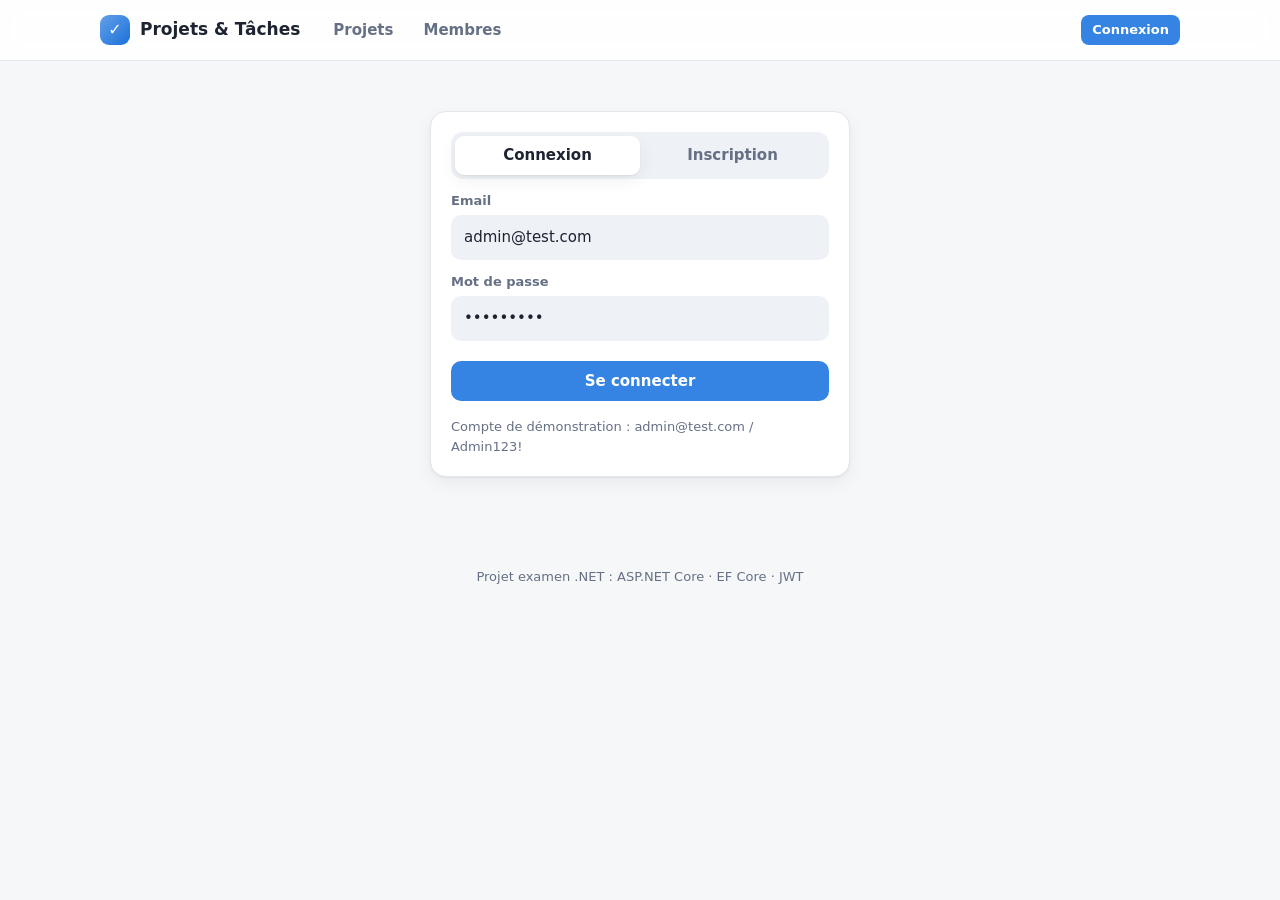
==== wwwroot/index.html @ f13c1e03 "Ajout du front (pages HTML, CSS, JS) et corrections" ====
<!doctype html>
<html lang="fr">
<head>
<meta charset="utf-8">
<meta name="viewport" content="width=device-width, initial-scale=1">
<title>Projets · Projets &amp; Tâches</title>
<link rel="stylesheet" href="css/style.css">
</head>
<body data-page="projets">
<header class="top"><div class="wrap">
  <a class="brand" href="index.html"><span class="logo">✓</span>Projets &amp; Tâches</a>
  <nav id="nav"></nav>
  <div class="user" id="user"></div>
</div></header>
<main class="wrap" id="app"></main>
<footer>Projet examen .NET : ASP.NET Core · EF Core · JWT</footer>
<script src="js/common.js"></script>
<script src="js/index.js"></script>
</body>
</html>
---- wwwroot/css/style.css ----
:root{
  --bg:#f6f7f9; --surface:#ffffff; --surface2:#eef1f5; --text:#1d2330; --muted:#667085;
  --line:#e3e7ee; --accent:#3584e4; --accent-ink:#ffffff; --ok:#2ea96b; --warn:#e5a50a; --bad:#d64545;
  --shadow:0 1px 2px rgba(16,24,40,.06),0 6px 18px rgba(16,24,40,.06);
}
@media (prefers-color-scheme: dark){
  :root{ --bg:#14171d; --surface:#1d222b; --surface2:#262c37; --text:#eef1f6; --muted:#9aa4b5;
    --line:#2d3441; --shadow:0 1px 2px rgba(0,0,0,.4),0 8px 24px rgba(0,0,0,.35); }
}
*{box-sizing:border-box}
body{margin:0;background:var(--bg);color:var(--text);font:15px/1.5 system-ui,-apple-system,"Segoe UI",Roboto,Ubuntu,Cantarell,sans-serif}
a{color:inherit;text-decoration:none}
button,input,select,textarea{font:inherit;color:inherit}
.wrap{max-width:1120px;margin:0 auto;padding:0 20px}

/* barre du haut */
header.top{position:sticky;top:0;z-index:20;background:color-mix(in srgb,var(--surface) 88%,transparent);backdrop-filter:blur(10px);border-bottom:1px solid var(--line)}
.top .wrap{display:flex;align-items:center;gap:20px;height:60px}
.brand{display:flex;align-items:center;gap:10px;font-weight:700;font-size:17px}
.logo{width:30px;height:30px;border-radius:9px;background:linear-gradient(135deg,#62a0ea,#1c71d8);display:grid;place-items:center;color:#fff;font-size:16px}
nav{display:flex;gap:4px;flex:1}
nav a{padding:7px 13px;border-radius:999px;color:var(--muted);font-weight:600}
nav a:hover{background:var(--surface2);color:var(--text)}
nav a.on{background:color-mix(in srgb,var(--accent) 14%,transparent);color:var(--accent)}
.user{display:flex;align-items:center;gap:10px;font-size:13px;color:var(--muted)}
.badge{padding:2px 9px;border-radius:999px;background:var(--surface2);font-weight:600;font-size:12px}
.badge.admin{background:color-mix(in srgb,var(--warn) 22%,transparent);color:var(--warn)}

/* boutons */
.btn{border:0;border-radius:10px;padding:9px 16px;font-weight:600;cursor:pointer;background:var(--surface2);transition:.15s}
.btn:hover{filter:brightness(.96)}
.btn.primary{background:var(--accent);color:var(--accent-ink)}
.btn.danger{background:color-mix(in srgb,var(--bad) 14%,transparent);color:var(--bad)}
.btn.small{padding:5px 11px;font-size:13px;border-radius:8px}
.btn:disabled{opacity:.5;cursor:default}

/* hero */
.hero{padding:44px 0 26px;text-align:center}
.hero h1{margin:0 0 8px;font-size:clamp(26px,4vw,38px);letter-spacing:-.02em}
.hero p{margin:0 auto 22px;color:var(--muted);max-width:560px}
.search{max-width:520px;margin:0 auto;display:flex;align-items:center;gap:10px;background:var(--surface);border:1px solid var(--line);border-radius:999px;padding:4px 6px 4px 18px;box-shadow:var(--shadow)}
.search input{flex:1;border:0;outline:0;background:transparent;padding:10px 0}

/* titres de section */
.sec{display:flex;align-items:center;justify-content:space-between;margin:30px 0 14px}
.sec h2{margin:0;font-size:20px}
.sec .actions{display:flex;gap:8px;align-items:center;flex-wrap:wrap}

/* grille de cartes */
.grid{display:grid;grid-template-columns:repeat(auto-fill,minmax(250px,1fr));gap:16px}
.card{background:var(--surface);border:1px solid var(--line);border-radius:16px;padding:18px;box-shadow:var(--shadow);display:flex;flex-direction:column;gap:12px;transition:transform .15s,border-color .15s}
a.card:hover,.card.click:hover{transform:translateY(-3px);border-color:color-mix(in srgb,var(--accent) 55%,var(--line))}
.card .head{display:flex;gap:14px;align-items:center}
.icon{width:56px;height:56px;border-radius:15px;display:grid;place-items:center;color:#fff;font-weight:700;font-size:20px;flex:none;text-shadow:0 1px 2px rgba(0,0,0,.25)}
.icon.big{width:92px;height:92px;border-radius:24px;font-size:34px}
.card h3{margin:0;font-size:16px;line-height:1.25}
.card .sub{color:var(--muted);font-size:13px}
.card .desc{color:var(--muted);font-size:14px;display:-webkit-box;-webkit-line-clamp:2;-webkit-box-orient:vertical;overflow:hidden;min-height:42px}
.meta{display:flex;justify-content:space-between;align-items:center;font-size:12px;color:var(--muted)}

/* progression */
.bar{height:7px;border-radius:99px;background:var(--surface2);overflow:hidden}
.bar>i{display:block;height:100%;background:linear-gradient(90deg,#62a0ea,var(--accent));border-radius:99px;width:0;transition:width .6s}
.bar.done>i{background:linear-gradient(90deg,#57e389,var(--ok))}

/* statuts */
.st{display:inline-block;padding:2px 10px;border-radius:999px;font-size:12px;font-weight:700}
.st.AFaire{background:color-mix(in srgb,var(--muted) 18%,transparent);color:var(--muted)}
.st.EnCours{background:color-mix(in srgb,var(--accent) 18%,transparent);color:var(--accent)}
.st.Terminee{background:color-mix(in srgb,var(--ok) 20%,transparent);color:var(--ok)}
.chips{display:flex;gap:8px;flex-wrap:wrap}
.chip{border:1px solid var(--line);background:var(--surface);padding:6px 14px;border-radius:999px;cursor:pointer;font-weight:600;color:var(--muted)}
.chip.on{background:var(--accent);border-color:var(--accent);color:#fff}

/* page détail */
.detail-head{display:flex;gap:24px;align-items:center;padding:34px 0 8px;flex-wrap:wrap}
.detail-head h1{margin:0 0 4px;font-size:30px;letter-spacing:-.02em}
.detail-head p{margin:0;color:var(--muted)}
.crumb{color:var(--muted);font-size:13px;margin-top:22px}
.crumb a:hover{color:var(--accent)}
.panel{background:var(--surface);border:1px solid var(--line);border-radius:16px;padding:20px;box-shadow:var(--shadow)}
.two{display:grid;grid-template-columns:2fr 1fr;gap:16px}
@media(max-width:800px){.two{grid-template-columns:1fr}nav a{padding:6px 9px}.user .mail{display:none}}
.row{display:flex;gap:10px;align-items:center;flex-wrap:wrap}
.com{padding:12px 0;border-bottom:1px solid var(--line)}
.com:last-child{border:0}
.com small{color:var(--muted)}

/* pagination */
.pager{display:flex;gap:10px;align-items:center;justify-content:center;margin:24px 0}

/* formulaires / modales */
label{display:block;font-size:13px;font-weight:600;color:var(--muted);margin:12px 0 5px}
input,select,textarea{width:100%;background:var(--surface2);border:1px solid transparent;border-radius:10px;padding:10px 12px;outline:0}
input:focus,select:focus,textarea:focus{border-color:var(--accent)}
.modal{position:fixed;inset:0;background:rgba(10,14,22,.5);display:grid;place-items:center;z-index:50;padding:16px}
.modal .box{background:var(--surface);border-radius:18px;padding:24px;width:min(440px,100%);box-shadow:0 20px 60px rgba(0,0,0,.35)}
.modal h3{margin:0 0 4px}
.modal .foot{display:flex;justify-content:flex-end;gap:8px;margin-top:20px}
.auth{max-width:420px;margin:50px auto}
.tabs{display:flex;background:var(--surface2);border-radius:12px;padding:4px;margin-bottom:6px}
.tabs button{flex:1;border:0;background:transparent;padding:8px;border-radius:9px;font-weight:600;cursor:pointer;color:var(--muted)}
.tabs button.on{background:var(--surface);color:var(--text);box-shadow:var(--shadow)}
.empty{text-align:center;color:var(--muted);padding:44px 10px}
.empty .big{font-size:42px}
.toast{position:fixed;bottom:22px;left:50%;transform:translateX(-50%);background:#1d2330;color:#fff;padding:11px 20px;border-radius:12px;z-index:90;box-shadow:0 8px 30px rgba(0,0,0,.35);max-width:90vw}
.toast.err{background:var(--bad)}
.skeleton{height:150px;border-radius:16px;background:linear-gradient(90deg,var(--surface2),var(--surface),var(--surface2));background-size:200% 100%;animation:sh 1.2s infinite}
@keyframes sh{to{background-position:-200% 0}}
footer{color:var(--muted);text-align:center;font-size:13px;padding:40px 0}
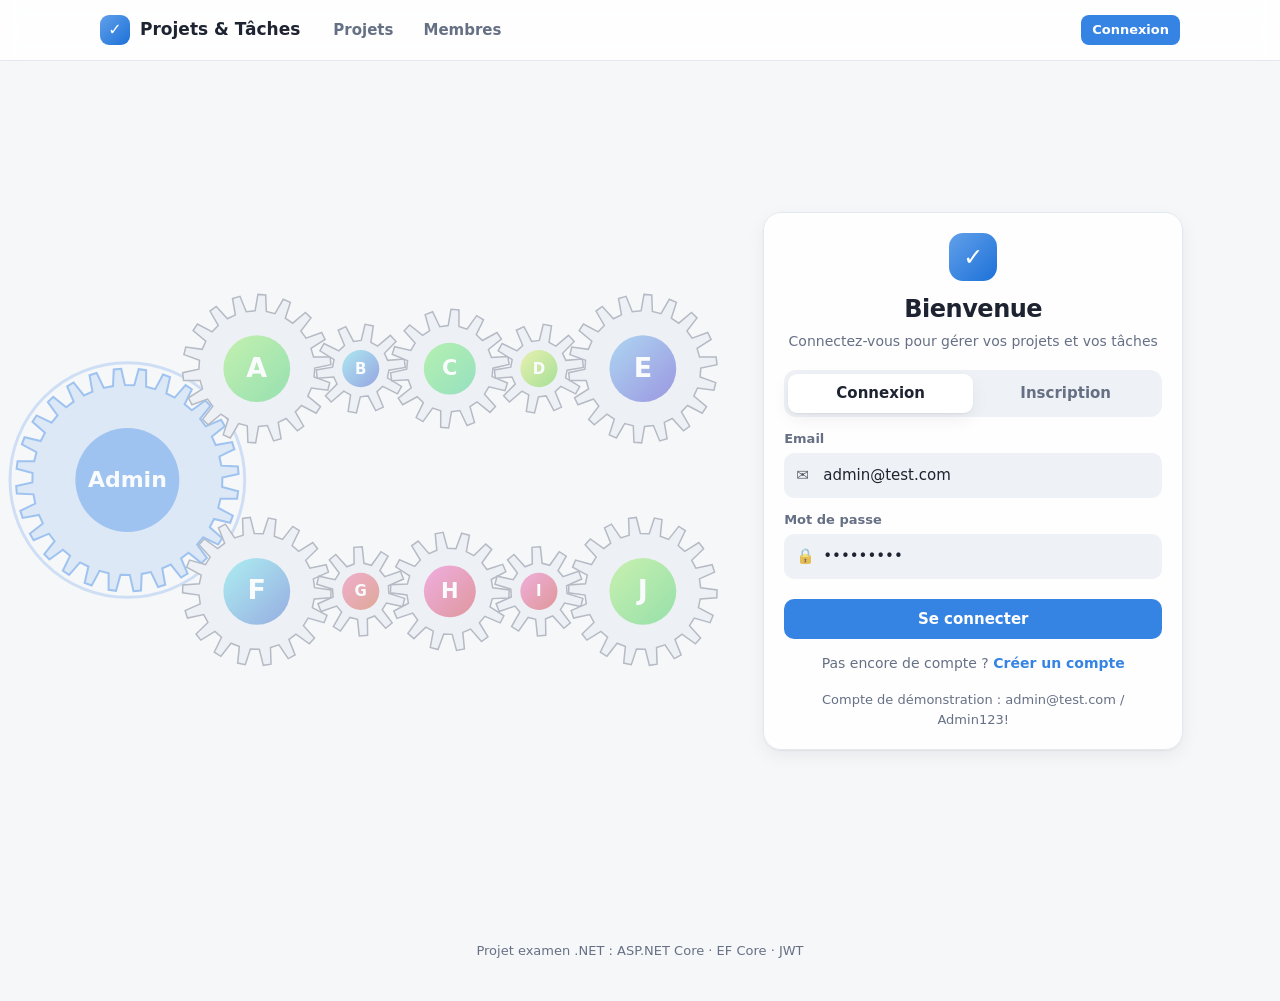
==== commit a5dec49e: "nettoyage index.html : indentation et commentaires Co-Authored-By: Claude Opus 5.5 <noreply@anthropi" ====
--- a/wwwroot/index.html
+++ b/wwwroot/index.html
@@ -1,20 +1,22 @@
 <!doctype html>
 <html lang="fr">
 <head>
-<meta charset="utf-8">
-<meta name="viewport" content="width=device-width, initial-scale=1">
-<title>Projets · Projets &amp; Tâches</title>
-<link rel="stylesheet" href="css/style.css">
+  <meta charset="utf-8">
+  <meta name="viewport" content="width=device-width, initial-scale=1">
+  <title>Projets · Projets &amp; Tâches</title>
+  <link rel="stylesheet" href="css/style.css">
 </head>
 <body data-page="projets">
-<header class="top"><div class="wrap">
-  <a class="brand" href="index.html"><span class="logo">✓</span>Projets &amp; Tâches</a>
-  <nav id="nav"></nav>
-  <div class="user" id="user"></div>
-</div></header>
-<main class="wrap" id="app"></main>
-<footer>Projet examen .NET : ASP.NET Core · EF Core · JWT</footer>
-<script src="js/common.js"></script>
-<script src="js/index.js"></script>
+  <header class="top">
+    <div class="wrap">
+      <a class="brand" href="index.html"><span class="logo">✓</span>Projets &amp; Tâches</a>
+      <nav id="nav"></nav>
+      <div class="user" id="user"></div>
+    </div>
+  </header>
+  <main class="wrap" id="app"></main>
+  <footer>Projet examen .NET : ASP.NET Core · EF Core · JWT</footer>
+  <script src="js/common.js"></script>
+  <script src="js/index.js"></script>
 </body>
 </html>
--- a/wwwroot/css/style.css
+++ b/wwwroot/css/style.css
@@ -1,110 +1,980 @@
-:root{
-  --bg:#f6f7f9; --surface:#ffffff; --surface2:#eef1f5; --text:#1d2330; --muted:#667085;
-  --line:#e3e7ee; --accent:#3584e4; --accent-ink:#ffffff; --ok:#2ea96b; --warn:#e5a50a; --bad:#d64545;
-  --shadow:0 1px 2px rgba(16,24,40,.06),0 6px 18px rgba(16,24,40,.06);
-}
-@media (prefers-color-scheme: dark){
-  :root{ --bg:#14171d; --surface:#1d222b; --surface2:#262c37; --text:#eef1f6; --muted:#9aa4b5;
-    --line:#2d3441; --shadow:0 1px 2px rgba(0,0,0,.4),0 8px 24px rgba(0,0,0,.35); }
-}
-*{box-sizing:border-box}
-body{margin:0;background:var(--bg);color:var(--text);font:15px/1.5 system-ui,-apple-system,"Segoe UI",Roboto,Ubuntu,Cantarell,sans-serif}
-a{color:inherit;text-decoration:none}
-button,input,select,textarea{font:inherit;color:inherit}
-.wrap{max-width:1120px;margin:0 auto;padding:0 20px}
-
-/* barre du haut */
-header.top{position:sticky;top:0;z-index:20;background:color-mix(in srgb,var(--surface) 88%,transparent);backdrop-filter:blur(10px);border-bottom:1px solid var(--line)}
-.top .wrap{display:flex;align-items:center;gap:20px;height:60px}
-.brand{display:flex;align-items:center;gap:10px;font-weight:700;font-size:17px}
-.logo{width:30px;height:30px;border-radius:9px;background:linear-gradient(135deg,#62a0ea,#1c71d8);display:grid;place-items:center;color:#fff;font-size:16px}
-nav{display:flex;gap:4px;flex:1}
-nav a{padding:7px 13px;border-radius:999px;color:var(--muted);font-weight:600}
-nav a:hover{background:var(--surface2);color:var(--text)}
-nav a.on{background:color-mix(in srgb,var(--accent) 14%,transparent);color:var(--accent)}
-.user{display:flex;align-items:center;gap:10px;font-size:13px;color:var(--muted)}
-.badge{padding:2px 9px;border-radius:999px;background:var(--surface2);font-weight:600;font-size:12px}
-.badge.admin{background:color-mix(in srgb,var(--warn) 22%,transparent);color:var(--warn)}
-
-/* boutons */
-.btn{border:0;border-radius:10px;padding:9px 16px;font-weight:600;cursor:pointer;background:var(--surface2);transition:.15s}
-.btn:hover{filter:brightness(.96)}
-.btn.primary{background:var(--accent);color:var(--accent-ink)}
-.btn.danger{background:color-mix(in srgb,var(--bad) 14%,transparent);color:var(--bad)}
-.btn.small{padding:5px 11px;font-size:13px;border-radius:8px}
-.btn:disabled{opacity:.5;cursor:default}
-
-/* hero */
-.hero{padding:44px 0 26px;text-align:center}
-.hero h1{margin:0 0 8px;font-size:clamp(26px,4vw,38px);letter-spacing:-.02em}
-.hero p{margin:0 auto 22px;color:var(--muted);max-width:560px}
-.search{max-width:520px;margin:0 auto;display:flex;align-items:center;gap:10px;background:var(--surface);border:1px solid var(--line);border-radius:999px;padding:4px 6px 4px 18px;box-shadow:var(--shadow)}
-.search input{flex:1;border:0;outline:0;background:transparent;padding:10px 0}
-
-/* titres de section */
-.sec{display:flex;align-items:center;justify-content:space-between;margin:30px 0 14px}
-.sec h2{margin:0;font-size:20px}
-.sec .actions{display:flex;gap:8px;align-items:center;flex-wrap:wrap}
-
-/* grille de cartes */
-.grid{display:grid;grid-template-columns:repeat(auto-fill,minmax(250px,1fr));gap:16px}
-.card{background:var(--surface);border:1px solid var(--line);border-radius:16px;padding:18px;box-shadow:var(--shadow);display:flex;flex-direction:column;gap:12px;transition:transform .15s,border-color .15s}
-a.card:hover,.card.click:hover{transform:translateY(-3px);border-color:color-mix(in srgb,var(--accent) 55%,var(--line))}
-.card .head{display:flex;gap:14px;align-items:center}
-.icon{width:56px;height:56px;border-radius:15px;display:grid;place-items:center;color:#fff;font-weight:700;font-size:20px;flex:none;text-shadow:0 1px 2px rgba(0,0,0,.25)}
-.icon.big{width:92px;height:92px;border-radius:24px;font-size:34px}
-.card h3{margin:0;font-size:16px;line-height:1.25}
-.card .sub{color:var(--muted);font-size:13px}
-.card .desc{color:var(--muted);font-size:14px;display:-webkit-box;-webkit-line-clamp:2;-webkit-box-orient:vertical;overflow:hidden;min-height:42px}
-.meta{display:flex;justify-content:space-between;align-items:center;font-size:12px;color:var(--muted)}
-
-/* progression */
-.bar{height:7px;border-radius:99px;background:var(--surface2);overflow:hidden}
-.bar>i{display:block;height:100%;background:linear-gradient(90deg,#62a0ea,var(--accent));border-radius:99px;width:0;transition:width .6s}
-.bar.done>i{background:linear-gradient(90deg,#57e389,var(--ok))}
-
-/* statuts */
-.st{display:inline-block;padding:2px 10px;border-radius:999px;font-size:12px;font-weight:700}
-.st.AFaire{background:color-mix(in srgb,var(--muted) 18%,transparent);color:var(--muted)}
-.st.EnCours{background:color-mix(in srgb,var(--accent) 18%,transparent);color:var(--accent)}
-.st.Terminee{background:color-mix(in srgb,var(--ok) 20%,transparent);color:var(--ok)}
-.chips{display:flex;gap:8px;flex-wrap:wrap}
-.chip{border:1px solid var(--line);background:var(--surface);padding:6px 14px;border-radius:999px;cursor:pointer;font-weight:600;color:var(--muted)}
-.chip.on{background:var(--accent);border-color:var(--accent);color:#fff}
-
-/* page détail */
-.detail-head{display:flex;gap:24px;align-items:center;padding:34px 0 8px;flex-wrap:wrap}
-.detail-head h1{margin:0 0 4px;font-size:30px;letter-spacing:-.02em}
-.detail-head p{margin:0;color:var(--muted)}
-.crumb{color:var(--muted);font-size:13px;margin-top:22px}
-.crumb a:hover{color:var(--accent)}
-.panel{background:var(--surface);border:1px solid var(--line);border-radius:16px;padding:20px;box-shadow:var(--shadow)}
-.two{display:grid;grid-template-columns:2fr 1fr;gap:16px}
-@media(max-width:800px){.two{grid-template-columns:1fr}nav a{padding:6px 9px}.user .mail{display:none}}
-.row{display:flex;gap:10px;align-items:center;flex-wrap:wrap}
-.com{padding:12px 0;border-bottom:1px solid var(--line)}
-.com:last-child{border:0}
-.com small{color:var(--muted)}
-
-/* pagination */
-.pager{display:flex;gap:10px;align-items:center;justify-content:center;margin:24px 0}
-
-/* formulaires / modales */
-label{display:block;font-size:13px;font-weight:600;color:var(--muted);margin:12px 0 5px}
-input,select,textarea{width:100%;background:var(--surface2);border:1px solid transparent;border-radius:10px;padding:10px 12px;outline:0}
-input:focus,select:focus,textarea:focus{border-color:var(--accent)}
-.modal{position:fixed;inset:0;background:rgba(10,14,22,.5);display:grid;place-items:center;z-index:50;padding:16px}
-.modal .box{background:var(--surface);border-radius:18px;padding:24px;width:min(440px,100%);box-shadow:0 20px 60px rgba(0,0,0,.35)}
-.modal h3{margin:0 0 4px}
-.modal .foot{display:flex;justify-content:flex-end;gap:8px;margin-top:20px}
-.auth{max-width:420px;margin:50px auto}
-.tabs{display:flex;background:var(--surface2);border-radius:12px;padding:4px;margin-bottom:6px}
-.tabs button{flex:1;border:0;background:transparent;padding:8px;border-radius:9px;font-weight:600;cursor:pointer;color:var(--muted)}
-.tabs button.on{background:var(--surface);color:var(--text);box-shadow:var(--shadow)}
-.empty{text-align:center;color:var(--muted);padding:44px 10px}
-.empty .big{font-size:42px}
-.toast{position:fixed;bottom:22px;left:50%;transform:translateX(-50%);background:#1d2330;color:#fff;padding:11px 20px;border-radius:12px;z-index:90;box-shadow:0 8px 30px rgba(0,0,0,.35);max-width:90vw}
-.toast.err{background:var(--bad)}
-.skeleton{height:150px;border-radius:16px;background:linear-gradient(90deg,var(--surface2),var(--surface),var(--surface2));background-size:200% 100%;animation:sh 1.2s infinite}
-@keyframes sh{to{background-position:-200% 0}}
-footer{color:var(--muted);text-align:center;font-size:13px;padding:40px 0}
+/* ##################################################################
+   style.css : feuille de style unique de toutes les pages
+   L'ordre des règles compte (les dernières l'emportent à égalité) :
+   les règles sont regroupées par sections sans avoir été déplacées.
+   ################################################################## */
+
+/* ==================================================================
+   Variables du thème (couleurs, ombre) : mode clair puis mode sombre
+   ================================================================== */
+:root {
+  --bg: #f6f7f9;
+  --surface: #ffffff;
+  --surface2: #eef1f5;
+  --text: #1d2330;
+  --muted: #667085;
+  --line: #e3e7ee;
+  --accent: #3584e4;
+  --accent-ink: #ffffff;
+  --ok: #2ea96b;
+  --warn: #e5a50a;
+  --bad: #d64545;
+  --shadow: 0 1px 2px rgba(16,24,40,.06),0 6px 18px rgba(16,24,40,.06);
+}
+@media (prefers-color-scheme: dark) {
+  :root {
+    --bg: #14171d;
+    --surface: #1d222b;
+    --surface2: #262c37;
+    --text: #eef1f6;
+    --muted: #9aa4b5;
+    --line: #2d3441;
+    --shadow: 0 1px 2px rgba(0,0,0,.4),0 8px 24px rgba(0,0,0,.35);
+  }
+}
+
+/* ==================================================================
+   Base : remise à zéro et typographie
+   ================================================================== */
+* {
+  box-sizing: border-box;
+}
+body {
+  margin: 0;
+  background: var(--bg);
+  color: var(--text);
+  font: 15px/1.5 system-ui,-apple-system,"Segoe UI",Roboto,Ubuntu,Cantarell,sans-serif;
+}
+a {
+  color: inherit;
+  text-decoration: none;
+}
+button,
+input,
+select,
+textarea {
+  font: inherit;
+  color: inherit;
+}
+.wrap {
+  max-width: 1120px;
+  margin: 0 auto;
+  padding: 0 20px;
+}
+
+/* ==================================================================
+   Barre du haut (logo, menu, utilisateur)
+   ================================================================== */
+header.top {
+  position: sticky;
+  top: 0;
+  z-index: 20;
+  background: color-mix(in srgb,var(--surface) 88%,transparent);
+  backdrop-filter: blur(10px);
+  border-bottom: 1px solid var(--line);
+}
+.top .wrap {
+  display: flex;
+  align-items: center;
+  gap: 20px;
+  height: 60px;
+}
+.brand {
+  display: flex;
+  align-items: center;
+  gap: 10px;
+  font-weight: 700;
+  font-size: 17px;
+}
+.logo {
+  width: 30px;
+  height: 30px;
+  border-radius: 9px;
+  background: linear-gradient(135deg,#62a0ea,#1c71d8);
+  display: grid;
+  place-items: center;
+  color: #fff;
+  font-size: 16px;
+}
+nav {
+  display: flex;
+  gap: 4px;
+  flex: 1;
+}
+nav a {
+  padding: 7px 13px;
+  border-radius: 999px;
+  color: var(--muted);
+  font-weight: 600;
+}
+nav a:hover {
+  background: var(--surface2);
+  color: var(--text);
+}
+nav a.on {
+  background: color-mix(in srgb,var(--accent) 14%,transparent);
+  color: var(--accent);
+}
+.user {
+  display: flex;
+  align-items: center;
+  gap: 10px;
+  font-size: 13px;
+  color: var(--muted);
+}
+.badge {
+  padding: 2px 9px;
+  border-radius: 999px;
+  background: var(--surface2);
+  font-weight: 600;
+  font-size: 12px;
+}
+.badge.admin {
+  background: color-mix(in srgb,var(--warn) 22%,transparent);
+  color: var(--warn);
+}
+
+/* ==================================================================
+   Boutons
+   ================================================================== */
+.btn {
+  border: 0;
+  border-radius: 10px;
+  padding: 9px 16px;
+  font-weight: 600;
+  cursor: pointer;
+  background: var(--surface2);
+  transition: .15s;
+}
+.btn:hover {
+  filter: brightness(.96);
+}
+.btn.primary {
+  background: var(--accent);
+  color: var(--accent-ink);
+}
+.btn.danger {
+  background: color-mix(in srgb,var(--bad) 14%,transparent);
+  color: var(--bad);
+}
+.btn.small {
+  padding: 5px 11px;
+  font-size: 13px;
+  border-radius: 8px;
+}
+.btn:disabled {
+  opacity: .5;
+  cursor: default;
+}
+
+/* ==================================================================
+   Bandeau d'accueil (hero) et barre de recherche
+   ================================================================== */
+.hero {
+  padding: 44px 0 26px;
+  text-align: center;
+}
+.hero h1 {
+  margin: 0 0 8px;
+  font-size: clamp(26px,4vw,38px);
+  letter-spacing: -.02em;
+}
+.hero p {
+  margin: 0 auto 22px;
+  color: var(--muted);
+  max-width: 560px;
+}
+.search {
+  max-width: 520px;
+  margin: 0 auto;
+  display: flex;
+  align-items: center;
+  gap: 10px;
+  background: var(--surface);
+  border: 1px solid var(--line);
+  border-radius: 999px;
+  padding: 4px 6px 4px 18px;
+  box-shadow: var(--shadow);
+}
+.search input {
+  flex: 1;
+  border: 0;
+  outline: 0;
+  background: transparent;
+  padding: 10px 0;
+}
+
+/* ==================================================================
+   Titres de section
+   ================================================================== */
+.sec {
+  display: flex;
+  align-items: center;
+  justify-content: space-between;
+  margin: 30px 0 14px;
+}
+.sec h2 {
+  margin: 0;
+  font-size: 20px;
+}
+.sec .actions {
+  display: flex;
+  gap: 8px;
+  align-items: center;
+  flex-wrap: wrap;
+}
+
+/* ==================================================================
+   Grille de cartes et icônes
+   ================================================================== */
+.grid {
+  display: grid;
+  grid-template-columns: repeat(auto-fill,minmax(250px,1fr));
+  gap: 16px;
+}
+.card {
+  background: var(--surface);
+  border: 1px solid var(--line);
+  border-radius: 16px;
+  padding: 18px;
+  box-shadow: var(--shadow);
+  display: flex;
+  flex-direction: column;
+  gap: 12px;
+  transition: transform .15s,border-color .15s;
+}
+a.card:hover,
+.card.click:hover {
+  transform: translateY(-3px);
+  border-color: color-mix(in srgb,var(--accent) 55%,var(--line));
+}
+.card .head {
+  display: flex;
+  gap: 14px;
+  align-items: center;
+}
+.icon {
+  width: 56px;
+  height: 56px;
+  border-radius: 15px;
+  display: grid;
+  place-items: center;
+  color: #fff;
+  font-weight: 700;
+  font-size: 20px;
+  flex: none;
+  text-shadow: 0 1px 2px rgba(0,0,0,.25);
+}
+.icon.big {
+  width: 92px;
+  height: 92px;
+  border-radius: 24px;
+  font-size: 34px;
+}
+.card h3 {
+  margin: 0;
+  font-size: 16px;
+  line-height: 1.25;
+}
+.card .sub {
+  color: var(--muted);
+  font-size: 13px;
+}
+.card .desc {
+  color: var(--muted);
+  font-size: 14px;
+  display: -webkit-box;
+  -webkit-line-clamp: 2;
+  line-clamp: 2;
+  -webkit-box-orient: vertical;
+  overflow: hidden;
+  min-height: 42px;
+}
+.meta {
+  display: flex;
+  justify-content: space-between;
+  align-items: center;
+  font-size: 12px;
+  color: var(--muted);
+}
+
+/* ==================================================================
+   Barre d'avancement
+   ================================================================== */
+.bar {
+  height: 7px;
+  border-radius: 99px;
+  background: var(--surface2);
+  overflow: hidden;
+}
+.bar > i {
+  display: block;
+  height: 100%;
+  background: linear-gradient(90deg,#62a0ea,var(--accent));
+  border-radius: 99px;
+  width: 0;
+  transition: width .6s;
+}
+.bar.done > i {
+  background: linear-gradient(90deg,#57e389,var(--ok));
+}
+
+/* ==================================================================
+   Badges de statut et filtres (chips)
+   ================================================================== */
+.st {
+  display: inline-block;
+  padding: 2px 10px;
+  border-radius: 999px;
+  font-size: 12px;
+  font-weight: 700;
+}
+.st.AFaire {
+  background: color-mix(in srgb,var(--muted) 18%,transparent);
+  color: var(--muted);
+}
+.st.EnCours {
+  background: color-mix(in srgb,var(--accent) 18%,transparent);
+  color: var(--accent);
+}
+.st.Terminee {
+  background: color-mix(in srgb,var(--ok) 20%,transparent);
+  color: var(--ok);
+}
+
+/* filtres de statut (page projet) */
+.chips {
+  display: flex;
+  gap: 8px;
+  flex-wrap: wrap;
+}
+.chip {
+  border: 1px solid var(--line);
+  background: var(--surface);
+  padding: 6px 14px;
+  border-radius: 999px;
+  cursor: pointer;
+  font-weight: 600;
+  color: var(--muted);
+}
+.chip.on {
+  background: var(--accent);
+  border-color: var(--accent);
+  color: #fff;
+}
+
+/* ==================================================================
+   Pages de détail (projet, tâche, membre)
+   ================================================================== */
+.detail-head {
+  display: flex;
+  gap: 24px;
+  align-items: center;
+  padding: 34px 0 8px;
+  flex-wrap: wrap;
+}
+.detail-head h1 {
+  margin: 0 0 4px;
+  font-size: 30px;
+  letter-spacing: -.02em;
+}
+.detail-head p {
+  margin: 0;
+  color: var(--muted);
+}
+.crumb {
+  color: var(--muted);
+  font-size: 13px;
+  margin-top: 22px;
+}
+.crumb a:hover {
+  color: var(--accent);
+}
+.panel {
+  background: var(--surface);
+  border: 1px solid var(--line);
+  border-radius: 16px;
+  padding: 20px;
+  box-shadow: var(--shadow);
+}
+.two {
+  display: grid;
+  grid-template-columns: 2fr 1fr;
+  gap: 16px;
+}
+
+/* adaptation petits écrans : une colonne, menu compact */
+@media (max-width: 800px) {
+  .two {
+    grid-template-columns: 1fr;
+  }
+  nav a {
+    padding: 6px 9px;
+  }
+  .user .mail {
+    display: none;
+  }
+}
+
+/* ligne d'éléments alignés et commentaires (page tâche) */
+.row {
+  display: flex;
+  gap: 10px;
+  align-items: center;
+  flex-wrap: wrap;
+}
+.com {
+  padding: 12px 0;
+  border-bottom: 1px solid var(--line);
+}
+.com:last-child {
+  border: 0;
+}
+.com small {
+  color: var(--muted);
+}
+
+/* ==================================================================
+   Pagination
+   ================================================================== */
+.pager {
+  display: flex;
+  gap: 10px;
+  align-items: center;
+  justify-content: center;
+  margin: 24px 0;
+}
+
+/* ==================================================================
+   Formulaires et fenêtre modale
+   ================================================================== */
+label {
+  display: block;
+  font-size: 13px;
+  font-weight: 600;
+  color: var(--muted);
+  margin: 12px 0 5px;
+}
+input,
+select,
+textarea {
+  width: 100%;
+  background: var(--surface2);
+  border: 1px solid transparent;
+  border-radius: 10px;
+  padding: 10px 12px;
+  outline: 0;
+}
+input:focus,
+select:focus,
+textarea:focus {
+  border-color: var(--accent);
+}
+.modal {
+  position: fixed;
+  inset: 0;
+  background: rgba(10,14,22,.5);
+  display: grid;
+  place-items: center;
+  z-index: 50;
+  padding: 16px;
+}
+.modal .box {
+  background: var(--surface);
+  border-radius: 18px;
+  padding: 24px;
+  width: min(440px,100%);
+  box-shadow: 0 20px 60px rgba(0,0,0,.35);
+}
+.modal h3 {
+  margin: 0 0 4px;
+}
+.modal .foot {
+  display: flex;
+  justify-content: flex-end;
+  gap: 8px;
+  margin-top: 20px;
+}
+
+/* carte de connexion : onglets Connexion / Inscription */
+.auth {
+  max-width: 420px;
+  margin: 50px auto;
+}
+.tabs {
+  display: flex;
+  background: var(--surface2);
+  border-radius: 12px;
+  padding: 4px;
+  margin-bottom: 6px;
+}
+.tabs button {
+  flex: 1;
+  border: 0;
+  background: transparent;
+  padding: 8px;
+  border-radius: 9px;
+  font-weight: 600;
+  cursor: pointer;
+  color: var(--muted);
+}
+.tabs button.on {
+  background: var(--surface);
+  color: var(--text);
+  box-shadow: var(--shadow);
+}
+
+/* ==================================================================
+   Messages : liste vide, notification (toast), chargement
+   ================================================================== */
+.empty {
+  text-align: center;
+  color: var(--muted);
+  padding: 44px 10px;
+}
+.empty .big {
+  font-size: 42px;
+}
+.toast {
+  position: fixed;
+  bottom: 22px;
+  left: 50%;
+  transform: translateX(-50%);
+  background: #1d2330;
+  color: #fff;
+  padding: 11px 20px;
+  border-radius: 12px;
+  z-index: 90;
+  box-shadow: 0 8px 30px rgba(0,0,0,.35);
+  max-width: 90vw;
+}
+.toast.err {
+  background: var(--bad);
+}
+.skeleton {
+  height: 150px;
+  border-radius: 16px;
+  background: linear-gradient(90deg,var(--surface2),var(--surface),var(--surface2));
+  background-size: 200% 100%;
+  animation: sh 1.2s infinite;
+}
+@keyframes sh {
+  to {
+    background-position: -200% 0;
+  }
+}
+
+/* ==================================================================
+   Pied de page
+   ================================================================== */
+footer {
+  color: var(--muted);
+  text-align: center;
+  font-size: 13px;
+  padding: 40px 0;
+}
+
+/* ==================================================================
+   Accueil membre : deux colonnes + carreaux de 4 lignes
+   ================================================================== */
+.duo {
+  display: grid;
+  grid-template-columns: minmax(0,1fr) 1px minmax(0,1fr);
+  gap: 28px;
+  align-items: stretch;
+}
+.vsep {
+  background: var(--line);
+}
+.tile {
+  background: var(--surface);
+  border: 1px solid var(--line);
+  border-radius: 18px;
+  box-shadow: var(--shadow);
+  overflow: hidden;
+  margin-bottom: 14px;
+}
+.line {
+  display: flex;
+  align-items: center;
+  gap: 12px;
+  padding: 10px 14px;
+  border-top: 1px solid var(--line);
+  transition: background .15s;
+}
+.line:first-child {
+  border-top: 0;
+}
+.line:hover {
+  background: var(--surface2);
+}
+.line .icon {
+  width: 44px;
+  height: 44px;
+  border-radius: 12px;
+  font-size: 16px;
+}
+.line .txt {
+  flex: 1;
+  min-width: 0;
+}
+.line b,
+.line .sub {
+  display: block;
+  white-space: nowrap;
+  overflow: hidden;
+  text-overflow: ellipsis;
+}
+.line .sub {
+  color: var(--muted);
+  font-size: 13px;
+}
+.line .bar {
+  height: 4px;
+  margin: 4px 0 2px;
+}
+.line .end {
+  flex: none;
+  font-size: 13px;
+  font-weight: 700;
+  color: var(--muted);
+}
+.line .st {
+  flex: none;
+}
+.col .search {
+  max-width: none;
+  margin: 0 0 14px;
+}
+
+/* ==================================================================
+   Accueil admin : trois colonnes + filtres
+   ================================================================== */
+.trio {
+  display: grid;
+  grid-template-columns: minmax(0,1fr) 1px minmax(0,1fr) 1px minmax(0,1fr);
+  gap: 24px;
+  align-items: stretch;
+}
+.trio .sec {
+  min-height: 40px;
+}
+.trio .search {
+  margin-bottom: 8px;
+}
+.frow {
+  display: flex;
+  gap: 8px;
+  margin-bottom: 14px;
+}
+.fsel {
+  display: flex;
+  align-items: center;
+  gap: 6px;
+  flex: 1;
+  min-width: 0;
+  margin: 0;
+  font-size: 12px;
+}
+.frow select,
+.frow input {
+  height: 34px;
+  padding: 0 10px;
+  font-size: 13px;
+  min-width: 0;
+}
+.frow > input {
+  flex: 1;
+}
+@media (max-width: 1000px) {
+  .trio {
+    grid-template-columns: 1fr;
+    gap: 0;
+  }
+  .trio .vsep {
+    height: 1px;
+    margin: 20px 0 0;
+  }
+}
+
+/* ==================================================================
+   Pages Membres et Rôles : une rangée par projet / par rôle
+   ================================================================== */
+.prow {
+  display: grid;
+  grid-template-columns: 240px 1px minmax(0,1fr);
+  gap: 24px;
+  align-items: start;
+  padding: 22px 0;
+}
+.prow + .prow {
+  border-top: 1px solid var(--line);
+}
+.prow .vsep {
+  align-self: stretch;
+}
+.pside {
+  display: flex;
+  flex-direction: column;
+  align-items: flex-start;
+  gap: 6px;
+  min-width: 0;
+}
+.pside b {
+  font-size: 16px;
+}
+.pside .sub {
+  color: var(--muted);
+  font-size: 13px;
+}
+.pside .bar {
+  align-self: stretch;
+  margin-top: 4px;
+}
+.plink {
+  color: var(--accent);
+  font-weight: 600;
+  font-size: 13px;
+}
+.plink:hover {
+  text-decoration: underline;
+}
+.pmain .tile:last-child {
+  margin-bottom: 0;
+}
+
+/* badge « Vous » et boutons dans une ligne */
+.badge.vous {
+  margin-left: 8px;
+  background: color-mix(in srgb,var(--accent) 16%,transparent);
+  color: var(--accent);
+}
+.line .btn {
+  flex: none;
+}
+@media (max-width: 800px) {
+  .prow {
+    grid-template-columns: 1fr;
+    gap: 14px;
+  }
+  .prow .vsep {
+    height: 1px;
+  }
+}
+
+/* ==================================================================
+   Page Rôles : deux recherches côte à côte
+   ================================================================== */
+.searches {
+  display: grid;
+  grid-template-columns: 1fr 1fr;
+  gap: 12px;
+}
+.searches .search {
+  margin-bottom: 6px;
+}
+@media (max-width: 600px) {
+  .searches {
+    grid-template-columns: 1fr;
+    gap: 0;
+  }
+}
+
+/* accueil membre sur écran moyen : une colonne (s'applique aussi à tous les .vsep) */
+@media (max-width: 900px) {
+  .duo {
+    grid-template-columns: 1fr;
+    gap: 0;
+  }
+  .vsep {
+    height: 1px;
+    margin: 20px 0 0;
+  }
+}
+
+/* attribut hidden toujours respecté */
+[hidden] {
+  display: none !important;
+}
+
+/* ==================================================================
+   Page de connexion
+   ================================================================== */
+
+/* écran d'entrée (loader), retiré par gears.js */
+.loader {
+  position: fixed;
+  inset: 0;
+  z-index: 100;
+  display: grid;
+  place-items: center;
+  background: var(--bg);
+  transition: opacity .3s;
+  animation: loaderSecours 0s 2s forwards;
+}
+.loader.out {
+  opacity: 0;
+}
+.loader .box {
+  display: flex;
+  flex-direction: column;
+  align-items: center;
+  gap: 12px;
+  font-weight: 700;
+  font-size: 18px;
+}
+.loader .logo {
+  width: 56px;
+  height: 56px;
+  border-radius: 16px;
+  font-size: 28px;
+}
+.loader .spin {
+  display: inline-block;
+  font-size: 30px;
+  line-height: 1;
+  color: var(--muted);
+  animation: spin 1s linear infinite;
+}
+@keyframes spin {
+  to {
+    transform: rotate(360deg);
+  }
+}
+@keyframes loaderSecours {
+  to {
+    opacity: 0;
+    visibility: hidden;
+  }
+}
+
+/* fond animé d'engrenages (canvas créé par gears.js) */
+.gears {
+  position: fixed;
+  inset: 0;
+  width: 100%;
+  height: 100%;
+  z-index: -1;
+  pointer-events: none;
+  opacity: .45;
+}
+
+/* carte de connexion et champs du formulaire */
+.auth-card {
+  background: color-mix(in srgb,var(--surface) 82%,transparent);
+  -webkit-backdrop-filter: blur(10px);
+  backdrop-filter: blur(10px);
+  border-radius: 18px;
+}
+.auth-card.appear {
+  animation: cardIn .5s ease both;
+}
+html.with-loader .auth-card.appear {
+  animation-delay: .9s;
+}
+@keyframes cardIn {
+  from {
+    opacity: 0;
+    transform: translateY(16px);
+  }
+}
+.auth-head {
+  text-align: center;
+  margin-bottom: 18px;
+}
+.auth-head .logo {
+  width: 48px;
+  height: 48px;
+  border-radius: 14px;
+  font-size: 24px;
+  margin: 0 auto 10px;
+}
+.auth-head h1 {
+  margin: 0 0 4px;
+  font-size: 24px;
+  letter-spacing: -.02em;
+}
+.auth-head p {
+  margin: 0;
+  color: var(--muted);
+  font-size: 14px;
+}
+.field {
+  position: relative;
+}
+.field > span {
+  position: absolute;
+  left: 12px;
+  top: 50%;
+  transform: translateY(-50%);
+  font-size: 15px;
+  opacity: .7;
+  pointer-events: none;
+}
+.field input {
+  padding-left: 38px;
+}
+.ferr {
+  color: var(--bad);
+  font-size: 13px;
+  margin: 12px 0 0;
+}
+.ferr:empty {
+  display: none;
+}
+.switch {
+  text-align: center;
+  font-size: 14px;
+  color: var(--muted);
+  margin: 14px 0 0;
+}
+.linkbtn {
+  border: 0;
+  background: none;
+  padding: 0;
+  color: var(--accent);
+  font-weight: 600;
+  cursor: pointer;
+}
+.linkbtn:hover {
+  text-decoration: underline;
+}
+
+/* deux zones : animation à gauche (58 %), carte à droite (42 %) ; mêmes seuils que gears.js */
+.auth-main {
+  max-width: none;
+  display: grid;
+  grid-template-columns: 58% 42%;
+  align-items: center;
+  min-height: calc(100vh - 60px);
+}
+.auth-main .auth-card {
+  grid-column: 2;
+  justify-self: end;
+  width: 100%;
+  margin: 32px clamp(16px,6vw,96px) 32px 0;
+}
+@media (max-width: 899px) {
+  .auth-main {
+    grid-template-columns: 45% 55%;
+  }
+}
+@media (max-width: 639px) {
+  .auth-main {
+    display: block;
+    min-height: 0;
+    padding: 140px 16px 0;
+  }
+  .auth-main .auth-card {
+    max-width: none;
+    margin: 16px 0;
+  }
+}
+@media (prefers-reduced-motion: reduce) {
+  .loader {
+    display: none;
+  }
+  .auth-card.appear {
+    animation: none;
+  }
+}
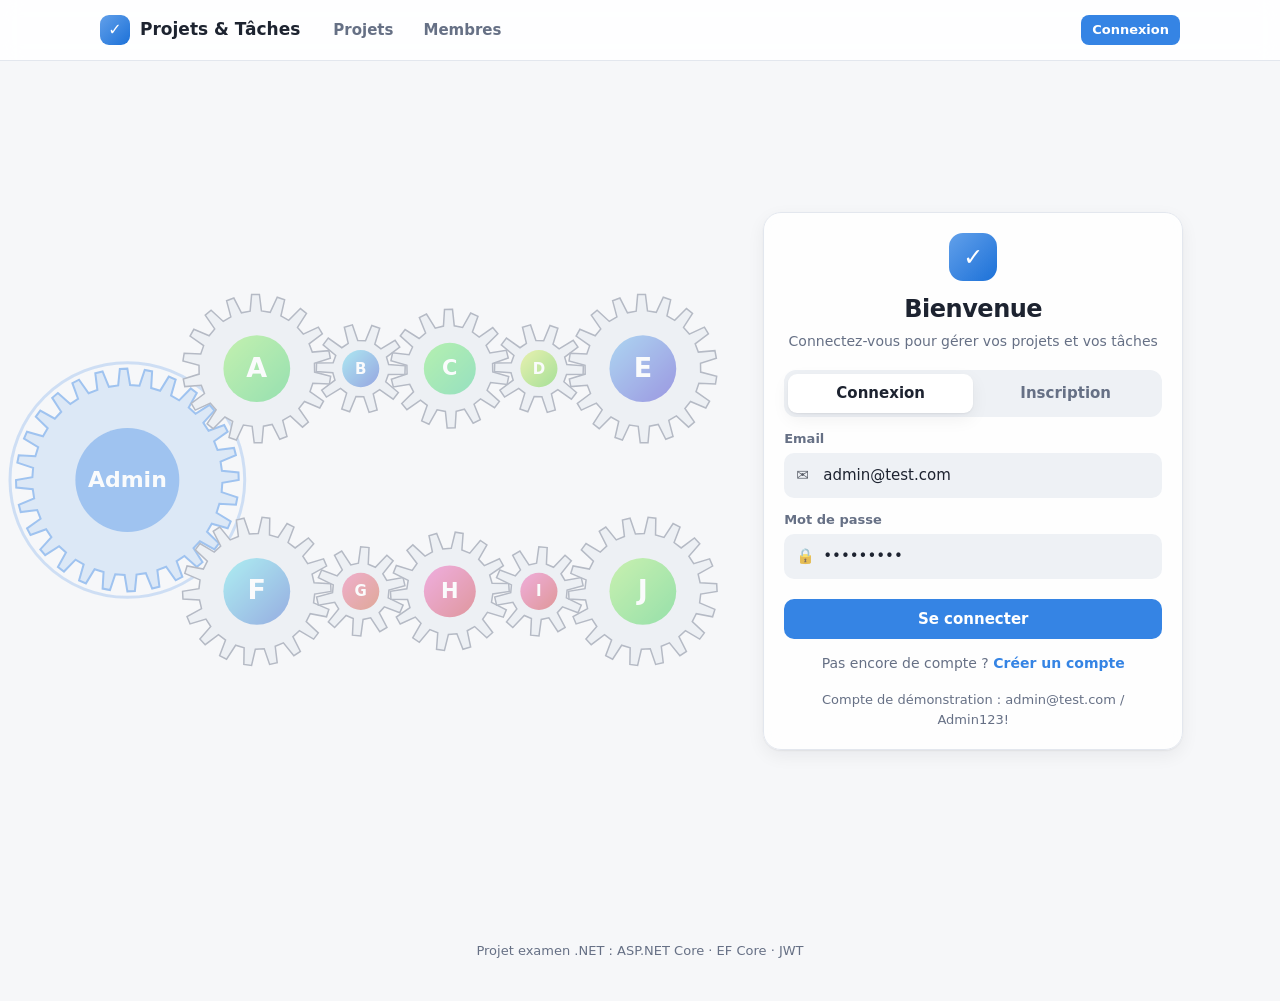
==== commit 2e592926: "projets.html : page de tous les projets en carreaux Le lien « Projets » de la barre ouvre la nouvell" ====
--- a/wwwroot/index.html
+++ b/wwwroot/index.html
@@ -6,7 +6,7 @@
   <title>Projets · Projets &amp; Tâches</title>
   <link rel="stylesheet" href="css/style.css">
 </head>
-<body data-page="projets">
+<body data-page="accueil">
   <header class="top">
     <div class="wrap">
       <a class="brand" href="index.html"><span class="logo">✓</span>Projets &amp; Tâches</a>
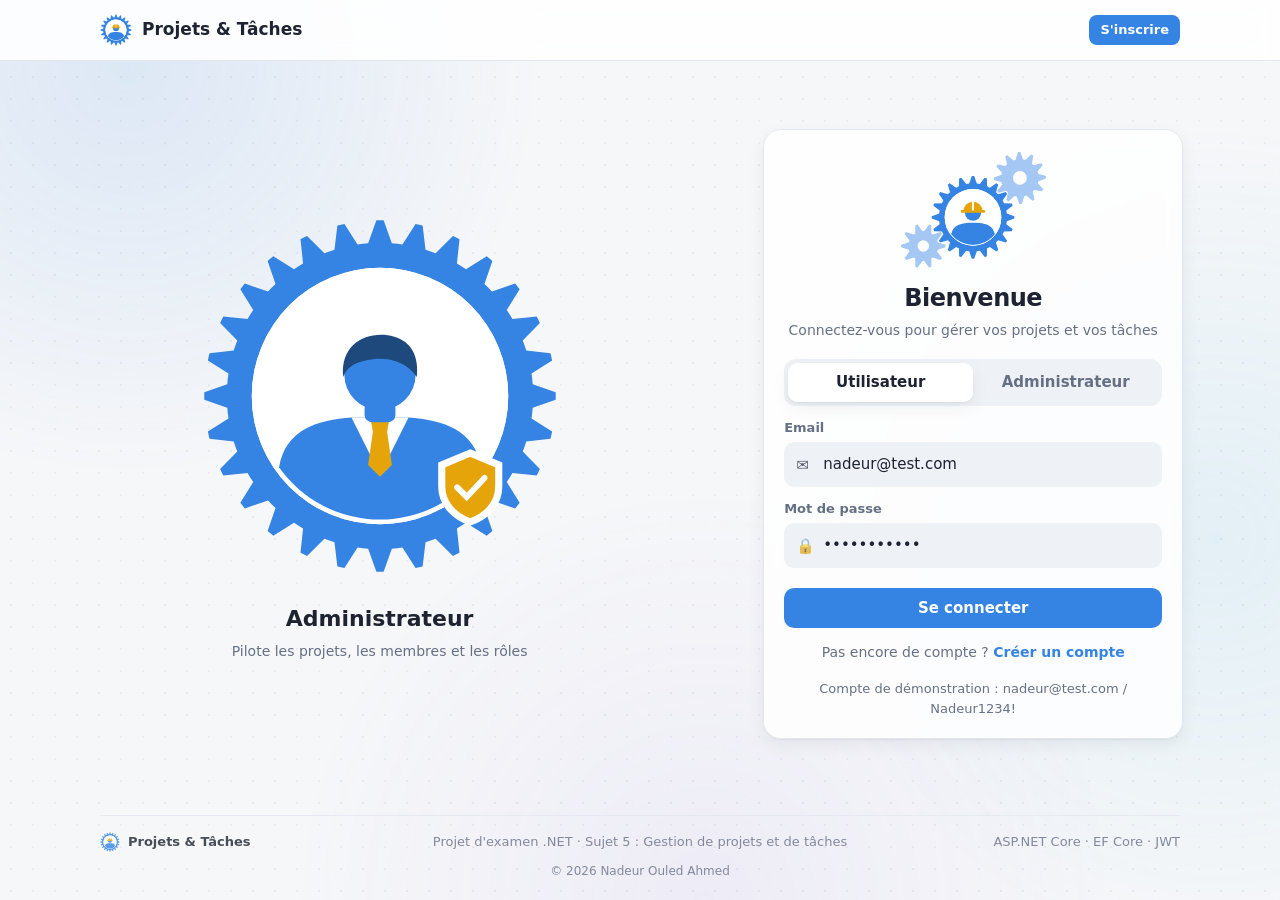
==== commit 187b75ab: "Front, socle commun : logo, connexion, barre, pied de page, fond et helpers - Logo engrenage + membr" ====
--- a/wwwroot/index.html
+++ b/wwwroot/index.html
@@ -15,7 +15,7 @@
     </div>
   </header>
   <main class="wrap" id="app"></main>
-  <footer>Projet examen .NET : ASP.NET Core · EF Core · JWT</footer>
+  <footer></footer>
   <script src="js/common.js"></script>
   <script src="js/index.js"></script>
 </body>
--- a/wwwroot/css/style.css
+++ b/wwwroot/css/style.css
@@ -20,9 +20,18 @@
   --warn: #e5a50a;
   --bad: #d64545;
   --shadow: 0 1px 2px rgba(16,24,40,.06),0 6px 18px rgba(16,24,40,.06);
+  /* fond animé (.fond-anime) : halos bleu, bleu-cyan et violet doux, grille de points */
+  --halo-1: rgba(53,132,228,.13);
+  --halo-2: rgba(80,190,230,.11);
+  --halo-3: rgba(150,120,230,.08);
+  --bg-grid: rgba(29,35,48,.05);
 }
 @media (prefers-color-scheme: dark) {
   :root {
+    --halo-1: rgba(53,132,228,.14);
+    --halo-2: rgba(80,190,230,.09);
+    --halo-3: rgba(150,120,230,.08);
+    --bg-grid: rgba(255,255,255,.04);
     --bg: #14171d;
     --surface: #1d222b;
     --surface2: #262c37;
@@ -41,6 +50,7 @@
 }
 body {
   margin: 0;
+  /* couleur de base ; halos et grille sont dans la couche .fond-anime (fin de fichier) */
   background: var(--bg);
   color: var(--text);
   font: 15px/1.5 system-ui,-apple-system,"Segoe UI",Roboto,Ubuntu,Cantarell,sans-serif;
@@ -978,3 +988,836 @@
     animation: none;
   }
 }
+
+/* ==================================================================
+   Logo engrenage + membre casqué (SVG généré par gearLogo() dans common.js)
+   ================================================================== */
+.gear-logo {
+  width: 32px;
+  height: 32px;
+  flex: none;
+}
+.gl-ring {
+  fill: var(--accent);
+}
+.gl-petit {
+  fill: color-mix(in srgb,var(--accent) 45%,var(--surface));
+}
+.gl-fond {
+  fill: var(--surface);
+}
+.gl-corps {
+  fill: var(--accent);
+}
+.gl-casque {
+  fill: var(--warn);
+}
+.gl-arete {
+  stroke: var(--surface);
+  stroke-width: 2.5;
+  stroke-linecap: round;
+}
+
+/* ensemble animé de la page de connexion : entrée douce (fondu + léger zoom) */
+.gear-anim {
+  display: block;
+  width: 150px;
+  height: auto;
+  margin: 0 auto 10px;
+  overflow: visible;
+  animation: gearIn .6s ease-out both;
+}
+@keyframes gearIn {
+  from {
+    opacity: 0;
+    transform: scale(.85);
+  }
+}
+
+/* rotation : chaque engrenage tourne autour de son propre centre (origine locale),
+   durée --d proportionnelle au nombre de dents, sens opposés entre voisins */
+.gl-spin,
+.gl-boost {
+  transform-origin: 0 0;
+  animation: gearCw var(--d) linear infinite;
+}
+.gl-spin.ccw,
+.gl-boost.ccw {
+  animation-name: gearCcw;
+}
+/* couche d'accélération (+50 %) : à l'arrêt, elle tourne seulement au survol ;
+   toutes les couches s'arrêtent et repartent ensemble, l'engrènement reste juste */
+.gl-boost {
+  animation-play-state: paused;
+}
+.gear-anim:hover .gl-boost {
+  animation-play-state: running;
+}
+@keyframes gearCw {
+  to {
+    transform: rotate(360deg);
+  }
+}
+@keyframes gearCcw {
+  to {
+    transform: rotate(-360deg);
+  }
+}
+@media (prefers-reduced-motion: reduce) {
+  .gear-anim,
+  .gl-spin,
+  .gl-boost {
+    animation: none;
+  }
+}
+
+/* grand engrenage Admin de la page de connexion (zone de gauche, dessiné par login.js) */
+.admin-hero {
+  grid-column: 1;
+  grid-row: 1;
+  justify-self: center;
+  display: flex;
+  flex-direction: column;
+  align-items: center;
+  gap: 6px;
+  text-align: center;
+  animation: gearIn .6s ease-out both;
+}
+.admin-hero b {
+  font-size: 22px;
+  margin-top: 10px;
+}
+.admin-hero span {
+  color: var(--muted);
+  font-size: 14px;
+}
+.admin-gear {
+  width: min(380px,36vw);
+  height: auto;
+  overflow: visible;
+}
+.admin-gear:hover .gl-boost {
+  animation-play-state: running;
+}
+.gl-cheveux {
+  fill: color-mix(in srgb,var(--accent) 55%,#000);
+}
+.gl-ecusson {
+  fill: var(--warn);
+  stroke: var(--surface);
+  stroke-width: 3;
+}
+@media (max-width: 639px) {
+  .auth-main {
+    padding-top: 24px;
+  }
+  .admin-gear {
+    width: 150px;
+  }
+}
+@media (prefers-reduced-motion: reduce) {
+  .admin-hero {
+    animation: none;
+  }
+}
+
+/* liste déroulante filtrable (champ « Membre » de la page Rôles) :
+   positionnée sous le champ, sans décaler le reste du panneau */
+.combo {
+  position: relative;
+}
+.combo-list {
+  position: absolute;
+  left: 0;
+  right: 0;
+  top: calc(100% + 4px);
+  z-index: 30;
+  margin: 0;
+  padding: 4px;
+  list-style: none;
+  background: var(--surface);
+  border: 1px solid var(--line);
+  border-radius: 10px;
+  box-shadow: var(--shadow);
+  max-height: 222px;
+  overflow-y: auto;
+}
+.combo-list li {
+  padding: 8px 12px;
+  border-radius: 8px;
+  cursor: pointer;
+  white-space: nowrap;
+  overflow: hidden;
+  text-overflow: ellipsis;
+}
+.combo-list li:hover,
+.combo-list li.on {
+  background: var(--surface2);
+}
+.combo-list li.vide {
+  color: var(--muted);
+  cursor: default;
+}
+.combo-list li.vide:hover {
+  background: none;
+}
+
+/* ==================================================================
+   Sections « bloc descriptif à gauche + liste à droite » (pages Rôles et Membres)
+   .side-row = la section (avec .prow), .side-block = le bloc de gauche (avec .pside)
+   ================================================================== */
+/* liste courte : bloc centré verticalement face à sa liste */
+.side-row .side-block {
+  align-self: center;
+}
+/* liste plus haute que l'écran (classe .is-long posée par ajusterSections() dans common.js) :
+   bloc en haut de sa section, puis collé sous la barre du haut pendant le défilement ;
+   sticky dans une grille = il ne sort jamais de sa propre section */
+.side-row.is-long .side-block {
+  align-self: start;
+  position: sticky;
+  top: 76px;       /* barre du haut (60 px) + marge */
+}
+/* pas d'espace en trop sous la dernière section */
+.side-row:last-child {
+  padding-bottom: 0;
+}
+/* écran étroit : bloc au-dessus de la liste, centré, sans sticky */
+@media (max-width: 800px) {
+  .side-row .side-block,
+  .side-row.is-long .side-block {
+    position: static;
+    align-items: center;
+    text-align: center;
+  }
+  /* ni trait entre le bloc et sa liste, ni espace pour une liste vide */
+  .side-row .vsep,
+  .side-row .pmain:empty {
+    display: none;
+  }
+}
+
+/* ==================================================================
+   Pied de page commun (rempli par renderFooter() dans common.js)
+   ================================================================== */
+/* page en colonne : le pied reste en bas quand le contenu est court */
+body {
+  min-height: 100vh;
+  display: flex;
+  flex-direction: column;
+}
+/* en colonne flex, les marges auto rétréciraient le contenu : on garde toute la largeur */
+body > main {
+  width: 100%;
+}
+footer.foot {
+  margin-top: auto;
+  padding: 32px 0 20px;
+  text-align: left;
+}
+/* trait fin en haut, exactement de la largeur du contenu */
+.foot-row {
+  border-top: 1px solid var(--line);
+  padding-top: 16px;
+  display: grid;
+  grid-template-columns: 1fr auto 1fr;
+  align-items: center;
+  gap: 12px;
+}
+.foot-brand {
+  display: flex;
+  align-items: center;
+  gap: 8px;
+  font-weight: 600;
+  color: var(--text);
+}
+.foot-brand .gear-logo {
+  width: 20px;
+  height: 20px;
+}
+.foot-tech {
+  text-align: right;
+}
+.foot-copy {
+  margin-top: 10px;
+  text-align: center;
+  font-size: 12px;
+}
+/* mobile : les trois zones l'une sous l'autre, centrées */
+@media (max-width: 700px) {
+  .foot-row {
+    grid-template-columns: 1fr;
+    justify-items: center;
+    text-align: center;
+    gap: 6px;
+  }
+  .foot-tech {
+    text-align: center;
+  }
+}
+/* connexion : la zone principale prend la place disponible, le pied reste discret en bas */
+body[data-page="login"] .auth-main {
+  min-height: 0;
+  flex: 1;
+}
+body[data-page="login"] footer.foot {
+  padding-top: 8px;
+  opacity: .8;
+}
+
+/* ==================================================================
+   Page Tâche : titulaire + petit engrenage dont la vitesse suit le statut
+   ================================================================== */
+.titulaire {
+  display: inline-flex;
+  align-items: center;
+  gap: 6px;
+  margin-left: 10px;
+  vertical-align: middle;
+  color: var(--muted);
+  font-size: 14px;
+}
+.titulaire b {
+  color: var(--text);
+}
+.gear-mini {
+  width: 22px;
+  height: 22px;
+  flex: none;
+  fill: var(--accent);
+}
+.gear--afaire {
+  animation: gearCw 12s linear infinite;
+}
+.gear--encours {
+  animation: gearCw 2.5s linear infinite;
+}
+.gear--terminee {
+  fill: color-mix(in srgb,var(--ok) 75%,var(--surface));
+}
+@media (prefers-reduced-motion: reduce) {
+  .gear-mini {
+    animation: none;
+  }
+}
+
+/* ==================================================================
+   Page Tâches : membre affecté sur une carte (pastille à initiale + nom)
+   ================================================================== */
+.tache-membre {
+  display: inline-flex;
+  align-items: center;
+  gap: 6px;
+  min-width: 0;
+}
+.mini-av {
+  width: 20px;
+  height: 20px;
+  border-radius: 50%;
+  display: inline-grid;
+  place-items: center;
+  flex: none;
+  color: #fff;
+  font-size: 11px;
+  font-weight: 700;
+}
+
+/* ==================================================================
+   Membre avec avatar (renderMembre() dans common.js) : même .icon, en petit
+   ================================================================== */
+.membre {
+  display: flex;
+  align-items: center;
+  gap: 10px;
+  min-width: 0;
+  margin: 4px 0 6px;
+}
+.membre .icon {
+  width: 36px;
+  height: 36px;
+  border-radius: 11px;
+  font-size: 14px;
+}
+.membre b {
+  overflow-wrap: anywhere;
+}
+.membre .sub {
+  color: var(--muted);
+}
+.membre .badge {
+  display: inline-block;
+  margin-top: 3px;
+}
+/* nom / avatar cliquable vers le profil d'un membre (memberLink() dans common.js) */
+.profil-lien {
+  color: inherit;
+  cursor: pointer;
+}
+.profil-lien:hover {
+  text-decoration: underline;
+}
+/* page profil d'un collègue : la fiche seule, centrée */
+.detail-head.profil-seul,
+.profil-seul .detail-head {
+  justify-content: center;
+  margin-top: 24px;
+}
+/* page profil : en-tête en une colonne centrée (avatar, nom, email, rôles, chiffres) */
+.detail-head.profil-tete {
+  flex-direction: column;
+  align-items: center;
+  text-align: center;
+  gap: 14px;
+  padding-top: 20px;
+}
+.profil-tete .icon.big {
+  width: 84px;
+  height: 84px;
+  border-radius: 22px;
+  font-size: 32px;
+}
+.profil-tete .row {
+  justify-content: center;
+}
+/* profil réduit (collègue sans projet en commun) : pas de marge en plus */
+.profil-seul .detail-head.profil-tete {
+  margin-top: 0;
+}
+/* page profil : puces de chiffres sous le nom */
+.profil-puces {
+  margin-top: 10px;
+  flex-wrap: wrap;
+}
+/* page profil : cartes de synthèse empilées à droite */
+.profil-cote {
+  display: flex;
+  flex-direction: column;
+  gap: 16px;
+  min-width: 0;
+}
+/* lignes cliquables des cartes « Projets » et « Derniers commentaires » */
+.profil-projet,
+.profil-com {
+  display: block;
+  padding: 8px 0;
+  border-top: 1px solid var(--line);
+}
+.profil-projet:first-child,
+.profil-com:first-child {
+  border-top: 0;
+}
+.profil-projet .bar {
+  margin-top: 6px;
+}
+.profil-com .sub {
+  color: var(--muted);
+  font-size: 13px;
+}
+.profil-projet:hover b,
+.profil-com:hover b {
+  color: var(--accent);
+}
+/* personne d'assigné : pastille grise neutre */
+.icon.vide {
+  background: var(--surface2);
+  color: var(--muted);
+  text-shadow: none;
+}
+
+/* ==================================================================
+   Page Statistiques (stats.js) : cartes chiffres, barres, anneau, histogramme
+   ================================================================== */
+.kpis {
+  display: grid;
+  grid-template-columns: repeat(auto-fit,minmax(150px,1fr));
+  gap: 16px;
+  margin-bottom: 16px;
+}
+.kpi {
+  display: flex;
+  flex-direction: column;
+  gap: 2px;
+}
+.kpi b {
+  font-size: 28px;
+  color: var(--accent);
+}
+.kpi span {
+  color: var(--muted);
+  font-size: 13px;
+}
+.stats-grille {
+  display: grid;
+  grid-template-columns: repeat(2,minmax(0,1fr));
+  gap: 16px;
+}
+.stat-large {
+  grid-column: 1 / -1;
+}
+@media (max-width: 800px) {
+  .stats-grille {
+    grid-template-columns: 1fr;
+  }
+}
+.stat-vide {
+  color: var(--muted);
+  font-size: 14px;
+  margin: 4px 0;
+}
+/* barres horizontales (largeur en %), segments empilés */
+.stat-ligne {
+  margin: 8px 0 12px;
+}
+.stat-nom {
+  color: var(--text);
+  overflow-wrap: anywhere;
+}
+.stat-bar {
+  display: flex;
+  height: 10px;
+  margin-top: 4px;
+  background: var(--surface2);
+  border-radius: 99px;
+  overflow: hidden;
+}
+.stat-bar i {
+  display: block;
+  height: 100%;
+  transform-origin: left;
+  animation: barreIn .6s ease-out both;
+}
+@keyframes barreIn {
+  from {
+    transform: scaleX(0);
+  }
+}
+a:hover .stat-nom {
+  color: var(--accent);
+}
+/* anneau + légende */
+.donut {
+  display: flex;
+  align-items: center;
+  gap: 20px;
+  flex-wrap: wrap;
+}
+.donut svg {
+  width: 160px;
+  height: 160px;
+  flex: none;
+}
+.donut-total {
+  font-size: 22px;
+  font-weight: 700;
+  fill: var(--text);
+}
+.donut-sous {
+  font-size: 10px;
+  fill: var(--muted);
+}
+.legende div {
+  display: flex;
+  align-items: center;
+  gap: 8px;
+  margin: 6px 0;
+}
+.legende i {
+  width: 12px;
+  height: 12px;
+  border-radius: 3px;
+}
+.legende span {
+  color: var(--muted);
+  font-size: 13px;
+}
+/* histogramme vertical des commentaires */
+.histo {
+  display: grid;
+  grid-template-columns: repeat(14,1fr);
+  align-items: end;
+  gap: 4px;
+  height: 170px;
+}
+.histo div {
+  display: flex;
+  flex-direction: column;
+  align-items: center;
+  justify-content: flex-end;
+  height: 100%;
+}
+.histo i {
+  display: block;
+  width: 100%;
+  min-height: 2px;
+  background: var(--accent);
+  border-radius: 4px 4px 0 0;
+  transform-origin: bottom;
+  animation: histoIn .6s ease-out both;
+}
+@keyframes histoIn {
+  from {
+    transform: scaleY(0);
+  }
+}
+.histo-val,
+.histo-jour {
+  font-size: 11px;
+  color: var(--muted);
+}
+/* points d'attention : trois listes côte à côte (une colonne sur mobile) */
+#gAttention {
+  display: grid;
+  grid-template-columns: repeat(auto-fit,minmax(220px,1fr));
+  gap: 16px;
+}
+.attention h4 {
+  margin: 0 0 6px;
+  font-size: 14px;
+}
+.attention a {
+  display: block;
+  margin: 4px 0;
+}
+@media (prefers-reduced-motion: reduce) {
+  .stat-bar i,
+  .histo i {
+    animation: none;
+  }
+}
+
+/* ==================================================================
+   Page Tâche : panneau « Tâche » / « Gestion », statut et membre agrandis et centrés
+   ================================================================== */
+.panel-tache {
+  display: flex;
+  flex-direction: column;
+}
+/* zone centrale : remplit la carte (même hauteur que « Commentaires ») et centre son contenu */
+.pt-centre {
+  flex: 1;
+  display: flex;
+  flex-direction: column;
+  align-items: center;
+  justify-content: center;
+  gap: 18px;
+  text-align: center;
+  padding: 10px 0;
+}
+.pt-bloc {
+  display: flex;
+  flex-direction: column;
+  align-items: center;
+  gap: 10px;
+  width: 100%;
+}
+.panel-tache .pt-label {
+  margin: 0;
+  color: var(--muted);
+  font-size: 12px;
+  font-weight: 600;
+  text-transform: uppercase;
+  letter-spacing: .04em;
+}
+.pt-sep {
+  width: 60%;
+  border: 0;
+  border-top: 1px solid var(--line);
+  margin: 0;
+}
+/* statut : badge plus grand + engrenage plus grand (même vitesse selon le statut) */
+.pt-statut {
+  display: flex;
+  align-items: center;
+  gap: 12px;
+}
+.pt-statut .st {
+  font-size: 1.15rem;
+  padding: 6px 16px;
+}
+.pt-statut .gear-mini {
+  width: 40px;
+  height: 40px;
+}
+/* membre affecté : avatar, nom et rôle agrandis (renderMembre) */
+.panel-tache .membre {
+  justify-content: center;
+  margin: 0;
+  gap: 14px;
+  text-align: left;
+}
+.panel-tache .membre .icon {
+  width: 60px;
+  height: 60px;
+  border-radius: 16px;
+  font-size: 22px;
+}
+.panel-tache .membre b {
+  font-size: 1.25rem;
+}
+.panel-tache .membre .sub {
+  font-size: 1.1rem;
+}
+/* listes déroulantes et bouton : centrés, largeur raisonnable */
+.panel-tache select,
+.pt-save {
+  width: 100%;
+  max-width: 280px;
+}
+
+/* ==================================================================
+   Fond commun à toutes les pages : couche fixe derrière le contenu
+   (élément .fond-anime ajouté une fois par common.js) : trois grands halos doux
+   qui dérivent très lentement, puis une grille de points immobile par-dessus.
+   Animation uniquement en transform ; couleurs dans --bg, --halo-1/2/3, --bg-grid.
+   ================================================================== */
+.fond-anime {
+  position: fixed;
+  inset: 0;
+  z-index: -1;
+  overflow: hidden;
+  pointer-events: none;
+}
+/* grille de points, immobile, au-dessus des halos */
+.fond-anime::after {
+  content: "";
+  position: absolute;
+  inset: 0;
+  background-image: radial-gradient(var(--bg-grid) 1px, transparent 1.5px);
+  background-size: 22px 22px;
+}
+/* halo = grand disque au dégradé radial (doux sans filtre de flou) */
+.fond-anime .halo {
+  position: absolute;
+  width: 70vmax;
+  height: 70vmax;
+  border-radius: 50%;
+  will-change: transform;
+  animation: haloDerive 32s ease-in-out infinite alternate;
+}
+.fond-anime .halo-a {
+  top: -30vmax;
+  left: -25vmax;
+  background: radial-gradient(circle, var(--halo-1), transparent 65%);
+}
+.fond-anime .halo-b {
+  top: 10vh;
+  right: -30vmax;
+  background: radial-gradient(circle, var(--halo-2), transparent 65%);
+  animation-duration: 38s;
+  animation-direction: alternate-reverse;
+}
+.fond-anime .halo-c {
+  bottom: -35vmax;
+  left: 20vw;
+  background: radial-gradient(circle, var(--halo-3), transparent 65%);
+  animation-duration: 27s;
+}
+@keyframes haloDerive {
+  from {
+    transform: translate(0,0) scale(1);
+  }
+  to {
+    transform: translate(6vw,4vh) scale(1.12);
+  }
+}
+@media (prefers-reduced-motion: reduce) {
+  .fond-anime .halo {
+    animation: none;
+  }
+}
+
+/* ==================================================================
+   Barre du haut : bloc utilisateur (avatar, email, pastilles de rôles) puis Déconnexion
+   ================================================================== */
+.user {
+  gap: 20px;   /* espace entre le bloc utilisateur et « Déconnexion » */
+}
+.user-bloc {
+  display: flex;
+  align-items: center;
+  gap: 10px;
+  min-width: 0;
+}
+.user-bloc .icon {
+  width: 32px;
+  height: 32px;
+  border-radius: 9px;
+  font-size: 13px;
+}
+.user-txt {
+  display: flex;
+  flex-direction: column;
+  gap: 3px;
+  line-height: 1.2;
+}
+.user-txt .mail {
+  color: var(--text);
+  font-size: 13px;
+}
+.user-roles {
+  display: flex;
+  align-items: center;
+  gap: 4px;
+  flex-wrap: wrap;
+}
+/* pastilles de rôles : fond doux, texte foncé de la même teinte (lisible en clair et en sombre) */
+.role-pill {
+  display: inline-block;
+  line-height: 1.5;
+  padding: 0 8px;
+  border-radius: 999px;
+  font-size: 11.5px;
+  font-weight: 700;
+  white-space: nowrap;
+}
+.role-pill.admin {
+  background: color-mix(in srgb,var(--warn) 22%,transparent);
+  color: color-mix(in srgb,var(--warn) 60%,var(--text));
+}
+.role-pill.membre {
+  background: color-mix(in srgb,var(--accent) 16%,transparent);
+  color: color-mix(in srgb,var(--accent) 65%,var(--text));
+}
+.role-pill.metier {
+  background: rgba(150,120,230,.16);
+  color: color-mix(in srgb,#7c5cd6 70%,var(--text));
+}
+/* la zone utilisateur garde sa place ; si les liens manquent de place, ils défilent */
+.user {
+  flex: none;
+}
+.top nav {
+  min-width: 0;
+  overflow-x: auto;
+  scrollbar-width: none;
+}
+/* écran étroit : seulement l'avatar (email et rôles visibles au survol via title) */
+@media (max-width: 800px) {
+  .user-txt {
+    display: none;
+  }
+  .user {
+    gap: 10px;
+    margin-left: auto;
+  }
+  /* liens sur une seconde ligne, défilant horizontalement si besoin */
+  .top .wrap {
+    flex-wrap: wrap;
+    height: auto;
+    row-gap: 4px;
+    padding-top: 8px;
+    padding-bottom: 6px;
+  }
+  .top nav {
+    order: 3;
+    flex: 1 0 100%;
+  }
+}
+
+/* ==================================================================
+   Équilibre des colonnes : la dernière carte d'une pile s'étire pour finir
+   à la même hauteur que la colonne voisine (pas de vide sous la pile)
+   ================================================================== */
+.profil-cote > .panel:last-child {
+  flex: 1;
+}
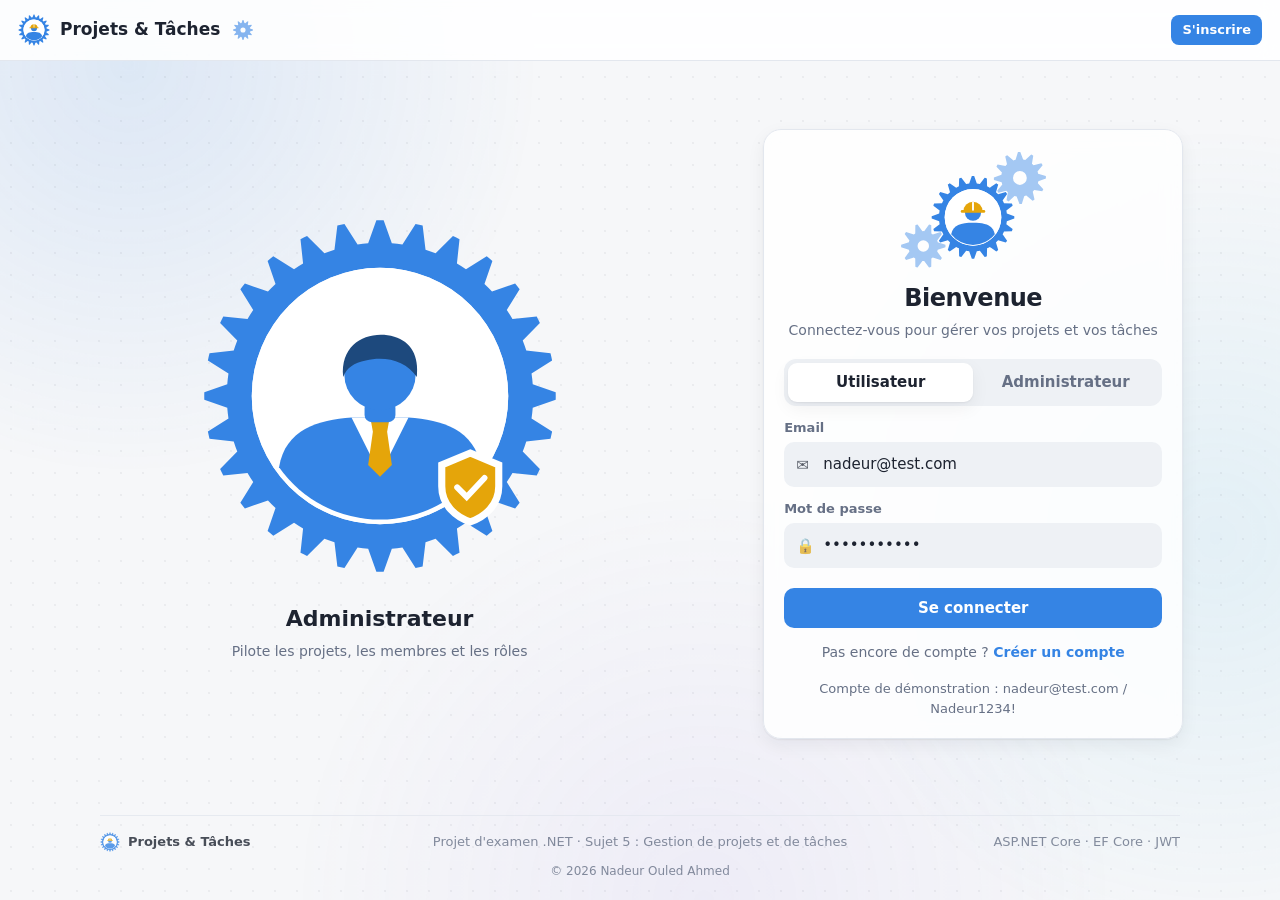
==== commit ff6c3703: "Front : notifications, privilèges par projet, gestion des membres, commentaires et messages Admin - " ====
--- a/wwwroot/index.html
+++ b/wwwroot/index.html
@@ -4,7 +4,7 @@
   <meta charset="utf-8">
   <meta name="viewport" content="width=device-width, initial-scale=1">
   <title>Projets · Projets &amp; Tâches</title>
-  <link rel="stylesheet" href="css/style.css">
+  <link rel="stylesheet" href="css/style.css?v=20261117d">
 </head>
 <body data-page="accueil">
   <header class="top">
@@ -16,7 +16,7 @@
   </header>
   <main class="wrap" id="app"></main>
   <footer></footer>
-  <script src="js/common.js"></script>
-  <script src="js/index.js"></script>
+  <script src="js/common.js?v=20261117d"></script>
+  <script src="js/index.js?v=20261117d"></script>
 </body>
 </html>
--- a/wwwroot/css/style.css
+++ b/wwwroot/css/style.css
@@ -1782,14 +1782,87 @@
   background: rgba(150,120,230,.16);
   color: color-mix(in srgb,#7c5cd6 70%,var(--text));
 }
-/* la zone utilisateur garde sa place ; si les liens manquent de place, ils défilent */
+/* ==================================================================
+   Barre du haut élargie (seule la barre : le contenu des pages garde sa largeur),
+   liens sur UNE ligne sans défilement ; ce qui ne tient pas passe dans « Plus ▾ »,
+   et sous 700 px tous les liens passent dans « Menu » (voir ajusterNav() dans common.js)
+   ================================================================== */
+.top .wrap {
+  max-width: 1600px;
+  padding: 0 28px;
+}
 .user {
   flex: none;
+  margin-left: auto;   /* cloche + utilisateur + Déconnexion poussés à droite */
 }
 .top nav {
+  flex: 1;
   min-width: 0;
-  overflow-x: auto;
-  scrollbar-width: none;
+  overflow: hidden;    /* aucun défilement : le surplus part dans « Plus » */
+  flex-wrap: nowrap;
+  align-items: center;
+}
+.top nav a {
+  flex: none;
+  white-space: nowrap;
+}
+/* moins de place : espacements réduits avant de replier des liens */
+@media (max-width: 1280px) {
+  .top .wrap {
+    gap: 12px;
+    padding: 0 18px;
+  }
+  .top nav a {
+    padding: 7px 9px;
+  }
+}
+/* menu « Plus ▾ » / « Menu » : même style que le panneau de la cloche */
+.nav-plus {
+  flex: none;
+}
+.nav-plus-btn {
+  display: inline-flex;
+  align-items: center;
+  gap: 6px;
+  padding: 7px 11px;
+  border: 0;
+  border-radius: 999px;
+  background: none;
+  color: var(--muted);
+  font: inherit;
+  font-weight: 600;
+  cursor: pointer;
+  white-space: nowrap;
+}
+.nav-plus-btn:hover,
+.nav-plus-btn[aria-expanded="true"],
+.nav-plus-btn.on {
+  background: color-mix(in srgb,var(--accent) 14%,transparent);
+  color: var(--accent);
+}
+.nav-plus-btn svg {
+  width: 18px;
+  height: 18px;
+  fill: currentColor;
+}
+.nav-menu {
+  position: fixed;     /* hors de la barre (qui coupe ce qui dépasse) */
+  z-index: 40;
+  min-width: 200px;
+  padding: 8px;
+  display: flex;
+  flex-direction: column;
+  gap: 2px;
+  background: var(--surface);
+  border: 1px solid var(--line);
+  border-radius: 14px;
+  box-shadow: var(--shadow);
+}
+.nav-menu[hidden] {
+  display: none;
+}
+.nav-menu a {
+  padding: 8px 12px;
 }
 /* écran étroit : seulement l'avatar (email et rôles visibles au survol via title) */
 @media (max-width: 800px) {
@@ -1798,20 +1871,24 @@
   }
   .user {
     gap: 10px;
-    margin-left: auto;
-  }
-  /* liens sur une seconde ligne, défilant horizontalement si besoin */
+  }
+}
+@media (max-width: 699px) {
   .top .wrap {
-    flex-wrap: wrap;
-    height: auto;
-    row-gap: 4px;
-    padding-top: 8px;
-    padding-bottom: 6px;
-  }
-  .top nav {
-    order: 3;
-    flex: 1 0 100%;
-  }
+    gap: 8px;
+    padding: 0 12px;
+  }
+  .brand {
+    font-size: 15px;
+  }
+}
+/* petit engrenage décoratif à côté du logo (vitesse pilotée par common.js) */
+.nav-gear {
+  flex: none;
+  width: 22px;
+  height: 22px;
+  fill: color-mix(in srgb,var(--accent) 60%,transparent);
+  pointer-events: none;
 }
 
 /* ==================================================================
@@ -1821,3 +1898,555 @@
 .profil-cote > .panel:last-child {
   flex: 1;
 }
+
+/* ==================================================================
+   Messagerie (messages.js) : badge du menu, liste des conversations, bulles
+   ================================================================== */
+.nav-badge {
+  display: inline-grid;
+  place-items: center;
+  min-width: 18px;
+  height: 18px;
+  padding: 0 5px;
+  margin-left: 4px;
+  border-radius: 999px;
+  background: var(--bad);
+  color: #fff;
+  font-size: 11px;
+  font-weight: 700;
+  line-height: 1;
+}
+.nav-badge[hidden] {
+  display: none;
+}
+.msg-page {
+  display: grid;
+  grid-template-columns: minmax(260px,340px) minmax(0,1fr);
+  gap: 16px;
+  align-items: stretch;
+}
+.msg-liste #nouveau {
+  margin-bottom: 10px;
+}
+.conv {
+  display: flex;
+  align-items: center;
+  gap: 10px;
+  width: 100%;
+  padding: 8px;
+  border: 0;
+  border-radius: 12px;
+  background: none;
+  color: inherit;
+  font: inherit;
+  text-align: left;
+  cursor: pointer;
+}
+.conv:hover,
+.conv.on {
+  background: var(--surface2);
+}
+.conv .icon {
+  width: 40px;
+  height: 40px;
+  border-radius: 12px;
+  font-size: 15px;
+}
+.conv-txt {
+  flex: 1;
+  min-width: 0;
+  display: flex;
+  flex-direction: column;
+  gap: 2px;
+}
+.conv-txt .sub {
+  color: var(--muted);
+  font-size: 13px;
+  white-space: nowrap;
+  overflow: hidden;
+  text-overflow: ellipsis;
+}
+.msg-discussion {
+  display: flex;
+  flex-direction: column;
+  min-height: 480px;
+}
+.disc-tete {
+  display: flex;
+  align-items: center;
+  gap: 10px;
+  padding-bottom: 10px;
+  border-bottom: 1px solid var(--line);
+}
+.disc-tete .icon {
+  width: 36px;
+  height: 36px;
+  border-radius: 10px;
+  font-size: 14px;
+}
+.disc-tete .retour {
+  display: none;
+}
+.bulles {
+  flex: 1;
+  max-height: 60vh;
+  overflow-y: auto;
+  display: flex;
+  flex-direction: column;
+  gap: 8px;
+  padding: 12px 2px;
+}
+.plus-ancien {
+  align-self: center;
+}
+.bulle {
+  max-width: 75%;
+  padding: 8px 12px;
+  border-radius: 14px;
+}
+.bulle.moi {
+  align-self: flex-end;
+  background: var(--accent);
+  color: var(--accent-ink);
+  border-bottom-right-radius: 4px;
+}
+.bulle.autre {
+  align-self: flex-start;
+  background: var(--surface2);
+  border-bottom-left-radius: 4px;
+}
+.bulle-txt {
+  white-space: pre-wrap;
+  overflow-wrap: anywhere;
+}
+.bulle-date {
+  margin-top: 4px;
+  font-size: 11px;
+  opacity: .75;
+}
+/* « Supprimer » discret, visible au survol de ses propres bulles */
+.bulle-suppr {
+  border: 0;
+  padding: 0;
+  background: none;
+  color: inherit;
+  font: inherit;
+  text-decoration: underline;
+  cursor: pointer;
+  opacity: 0;
+}
+.bulle:hover .bulle-suppr,
+.bulle-suppr:focus {
+  opacity: 1;
+}
+.saisie {
+  border-top: 1px solid var(--line);
+  padding-top: 10px;
+}
+.saisie textarea {
+  resize: vertical;
+}
+.saisie-pied {
+  display: flex;
+  justify-content: space-between;
+  align-items: center;
+  margin-top: 8px;
+}
+/* mobile : une colonne, la liste puis la discussion (bouton retour) */
+@media (max-width: 800px) {
+  .msg-page {
+    grid-template-columns: 1fr;
+  }
+  .msg-page .msg-discussion {
+    display: none;
+  }
+  .msg-page.voir-discussion .msg-liste {
+    display: none;
+  }
+  .msg-page.voir-discussion .msg-discussion {
+    display: flex;
+  }
+  .disc-tete .retour {
+    display: inline-flex;
+  }
+  .bulle {
+    max-width: 90%;
+  }
+}
+
+/* Page Tâche : auteur fixe d'un commentaire (membre non admin) — avatar comme dans les commentaires */
+.auteur-puce {
+  display: inline-flex;
+  align-items: center;
+  gap: 8px;
+  color: var(--muted);
+  font-size: 14px;
+}
+.auteur-puce .icon {
+  width: 28px;
+  height: 28px;
+  border-radius: 8px;
+  font-size: 12px;
+}
+.auteur-puce b {
+  color: var(--text);
+}
+
+/* ==================================================================
+   Notifications : cloche de la barre, panneau déroulant, page notifications.html
+   ================================================================== */
+.cloche-zone {
+  position: relative;
+}
+.cloche {
+  position: relative;
+  display: grid;
+  place-items: center;
+  width: 36px;
+  height: 36px;
+  border: 0;
+  border-radius: 10px;
+  background: none;
+  color: var(--muted);
+  cursor: pointer;
+}
+.cloche:hover,
+.cloche[aria-expanded="true"] {
+  background: var(--surface2);
+  color: var(--text);
+}
+.cloche svg {
+  width: 20px;
+  height: 20px;
+  fill: currentColor;
+}
+.cloche .nav-badge {
+  position: absolute;
+  top: 1px;
+  right: 0;
+  margin: 0;
+}
+.notif-panel {
+  position: absolute;
+  top: calc(100% + 8px);
+  right: 0;
+  z-index: 40;
+  width: min(360px,calc(100vw - 32px));
+  max-height: 70vh;
+  overflow-y: auto;
+  padding: 10px;
+  background: var(--surface);
+  border: 1px solid var(--line);
+  border-radius: 14px;
+  box-shadow: var(--shadow);
+  color: var(--text);
+}
+.notif-tete,
+.notif-pied {
+  display: flex;
+  justify-content: space-between;
+  align-items: center;
+  padding: 4px 6px 8px;
+}
+.notif-pied {
+  justify-content: center;
+  padding: 10px 6px 4px;
+  border-top: 1px solid var(--line);
+  margin-top: 6px;
+}
+.notif {
+  display: flex;
+  align-items: flex-start;
+  gap: 10px;
+  padding: 8px 6px;
+  border-radius: 10px;
+  cursor: pointer;
+  flex: 1;
+  min-width: 0;
+}
+.notif:hover,
+.notif:focus {
+  background: var(--surface2);
+  outline: none;
+}
+.notif-ico {
+  display: grid;
+  place-items: center;
+  flex: none;
+  width: 32px;
+  height: 32px;
+  border-radius: 10px;
+}
+.notif-ico svg {
+  width: 17px;
+  height: 17px;
+  fill: currentColor;
+}
+.notif-ico.msg {
+  background: color-mix(in srgb,var(--accent) 16%,transparent);
+  color: var(--accent);
+}
+.notif-ico.tache {
+  background: color-mix(in srgb,var(--ok) 18%,transparent);
+  color: var(--ok);
+}
+.notif-txt {
+  flex: 1;
+  min-width: 0;
+  display: flex;
+  flex-direction: column;
+  gap: 2px;
+  font-size: 13.5px;
+  overflow-wrap: anywhere;
+}
+.notif-txt .sub {
+  color: var(--muted);
+  font-size: 12px;
+}
+/* non lue : la pastille bleue suffit, le texte reste normal pour que l'auteur (en gras) ressorte */
+.notif.non-lue .notif-txt > span:first-child {
+  color: var(--text);
+}
+.notif-point {
+  flex: none;
+  width: 9px;
+  height: 9px;
+  margin-top: 6px;
+  border-radius: 50%;
+  background: var(--accent);
+}
+/* page notifications.html */
+.notif-ligne {
+  display: flex;
+  align-items: center;
+  gap: 10px;
+  border-top: 1px solid var(--line);
+  padding: 4px 0;
+}
+.notif-ligne:first-child {
+  border-top: 0;
+}
+/* notification « tâche ajoutée » : icône « + » violet doux */
+.notif-ico.ajout {
+  background: rgba(150,120,230,.16);
+  color: color-mix(in srgb,#7c5cd6 75%,var(--text));
+}
+.notif-txt b {
+  font-weight: 700;
+}
+
+/* Page Rôles : privilèges d'un rôle (pastilles du bloc et cases de la fenêtre) */
+.priv-pills {
+  display: flex;
+  flex-wrap: wrap;
+  gap: 4px;
+  margin: 2px 0 4px;
+}
+.priv-case {
+  display: flex;
+  align-items: flex-start;
+  gap: 10px;
+  margin: 10px 0 0;
+  font-weight: 400;
+  cursor: pointer;
+}
+.priv-case input {
+  width: auto;
+  margin-top: 3px;
+}
+.priv-case > span {
+  display: flex;
+  flex-direction: column;
+}
+.priv-case .sub {
+  color: var(--muted);
+  font-size: 13px;
+}
+
+/* Page Rôles : rôle sans membre dans le projet choisi (une seule ligne, sans cadre vide) */
+.role-compact {
+  display: flex;
+  align-items: center;
+  flex-wrap: wrap;
+  gap: 10px;
+  padding: 12px 0;
+  border-top: 1px solid var(--line);
+}
+.role-compact .icon {
+  width: 36px;
+  height: 36px;
+  border-radius: 10px;
+  font-size: 14px;
+}
+.role-compact .priv-pills {
+  margin: 0;
+}
+/* formulaire « Créer un rôle » : section repliable des privilèges */
+.priv-creation {
+  margin-top: 12px;
+}
+.priv-creation summary {
+  cursor: pointer;
+  color: var(--accent);
+  font-weight: 600;
+  font-size: 14px;
+}
+/* ==================================================================
+   Rôles par projet : pastilles « rôle · projet » de la barre du haut, « +N » et son panneau,
+   pastilles de rôle des cartes et des pages projet, tâche et profil
+   ================================================================== */
+a.role-pill {
+  text-decoration: none;
+}
+.role-projet {
+  max-width: 220px;
+  overflow: hidden;
+  text-overflow: ellipsis;
+}
+.roles-plus-zone {
+  position: relative;
+}
+.roles-plus {
+  border: 0;
+  cursor: pointer;
+  font-family: inherit;
+}
+.roles-plus-panel {
+  position: absolute;
+  top: calc(100% + 8px);
+  right: 0;
+  z-index: 40;
+  display: flex;
+  flex-direction: column;
+  align-items: flex-start;
+  gap: 6px;
+  width: max-content;
+  max-width: min(320px,calc(100vw - 32px));
+  padding: 10px 12px;
+  background: var(--surface);
+  border: 1px solid var(--line);
+  border-radius: 12px;
+  box-shadow: var(--shadow);
+  font-size: 13px;
+}
+.roles-plus-panel[hidden] {
+  display: none;
+}
+.roles-plus-panel .role-projet {
+  max-width: 100%;
+  white-space: normal;
+  border-radius: 8px;
+  padding: 2px 8px;
+}
+/* bloc « Votre rôle dans ce projet » / « Mes rôles et privilèges » */
+.mes-droits {
+  display: flex;
+  flex-wrap: wrap;
+  align-items: center;
+  gap: 6px;
+}
+.mes-droits .priv-libelle {
+  font-size: 12.5px;
+  color: var(--muted);
+  border: 1px solid var(--line);
+  border-radius: 999px;
+  padding: 0 8px;
+  cursor: help;
+}
+.droits-projet {
+  padding: 10px 0;
+  border-top: 1px solid var(--line);
+}
+.droits-projet:first-of-type {
+  border-top: 0;
+}
+.droits-projet > a {
+  display: block;
+  font-weight: 700;
+  margin-bottom: 6px;
+}
+/* barre du haut : pastilles « rôle · projet » plus courtes (texte complet au survol) */
+.user-roles .role-projet {
+  max-width: 150px;
+}
+/* page projet : ligne « Votre rôle / Privilèges » sous la barre d'avancement ; les pastilles
+   passent à la ligne sur écran étroit sans dépasser du bloc */
+.detail-head .mes-droits {
+  min-width: 0;
+  max-width: 100%;
+}
+.detail-head .mes-droits .role-pill,
+.detail-head .mes-droits .priv-libelle {
+  max-width: 100%;
+  overflow: hidden;
+  text-overflow: ellipsis;
+  white-space: nowrap;
+}
+/* pastilles de rôle cliquables (barre du haut, page projet) : ouvrent « Mes privilèges » */
+button.role-pill {
+  border: 0;
+  cursor: pointer;
+  font-family: inherit;
+}
+button.role-pill:hover {
+  filter: brightness(.95);
+  text-decoration: underline;
+}
+#mesPrivs {
+  margin: 4px 0 8px;
+}
+.panneau-privs {
+  max-height: 80vh;
+  overflow-y: auto;
+}
+.privs-liste {
+  margin: 8px 0 0;
+  padding-left: 18px;
+}
+.privs-liste li {
+  margin-bottom: 6px;
+}
+.privs-liste .sub {
+  display: block;
+}
+/* champ mot de passe avec bouton Afficher / Masquer (fenêtre « Nouveau membre ») */
+.mdp-zone {
+  display: flex;
+  gap: 8px;
+  align-items: center;
+}
+.mdp-zone input {
+  flex: 1;
+  min-width: 0;
+}
+.mdp-aide {
+  margin: 6px 0 0;
+}
+/* profil, bloc Admin « Gérer ce membre » : badges de rôle avec ×, ajout d'un rôle */
+.gestion-titre {
+  margin: 16px 0 4px;
+  font-size: 14px;
+}
+.pill-x {
+  border: 0;
+  background: none;
+  color: inherit;
+  cursor: pointer;
+  font: inherit;
+  font-weight: 700;
+  padding: 0 0 0 4px;
+}
+.pill-x:hover {
+  color: var(--danger, #d33);
+}
+.gestion-ajout {
+  margin-top: 8px;
+  flex-wrap: nowrap;
+}
+.gestion-ajout select {
+  flex: 1;
+  min-width: 0;
+}
+[data-nouvelle][hidden] {
+  display: none;
+}
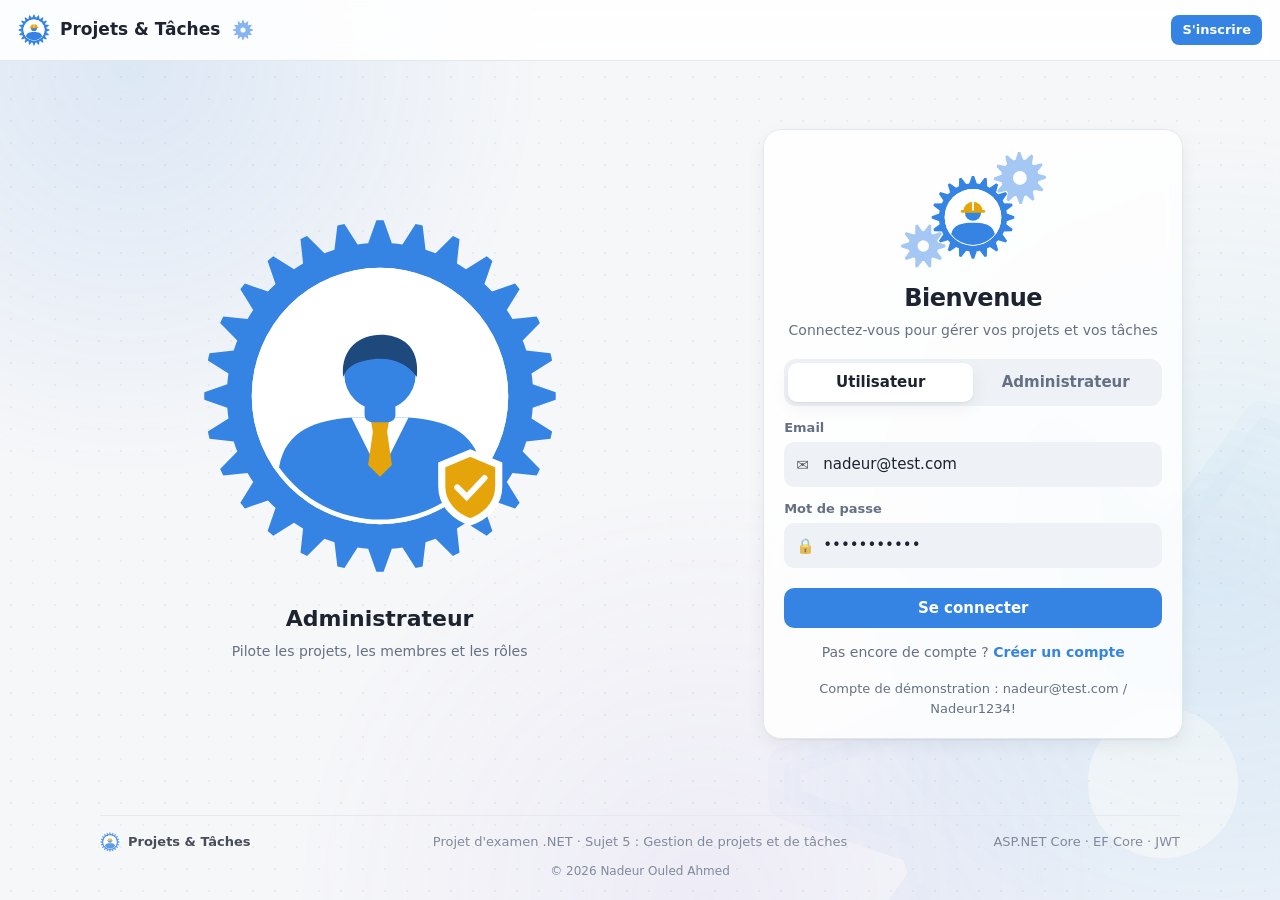
==== commit 4c94b23b: "Front : échange des logos à la connexion, favicon, grand engrenage en arrière-plan - Connexion : les" ====
--- a/wwwroot/index.html
+++ b/wwwroot/index.html
@@ -4,7 +4,8 @@
   <meta charset="utf-8">
   <meta name="viewport" content="width=device-width, initial-scale=1">
   <title>Projets · Projets &amp; Tâches</title>
-  <link rel="stylesheet" href="css/style.css?v=20261117d">
+  <link rel="icon" href="/favicon.svg" type="image/svg+xml">
+  <link rel="stylesheet" href="css/style.css?v=20261117h">
 </head>
 <body data-page="accueil">
   <header class="top">
@@ -16,7 +17,7 @@
   </header>
   <main class="wrap" id="app"></main>
   <footer></footer>
-  <script src="js/common.js?v=20261117d"></script>
-  <script src="js/index.js?v=20261117d"></script>
+  <script src="js/common.js?v=20261117h"></script>
+  <script src="js/index.js?v=20261117h"></script>
 </body>
 </html>
--- a/wwwroot/css/style.css
+++ b/wwwroot/css/style.css
@@ -2450,3 +2450,89 @@
 [data-nouvelle][hidden] {
   display: none;
 }
+/* ==================================================================
+   Connexion : échange des logos gauche / droite selon l'onglet choisi.
+   Chaque zone superpose ses deux logos (même case de grille, donc aucune variation de taille) ;
+   .mode-admin sur #app affiche l'autre logo par un fondu de 350 ms.
+   ================================================================== */
+.logo-pile {
+  display: grid;
+  justify-items: center;
+  align-items: center;
+}
+.logo-pile > div {
+  grid-area: 1 / 1;
+  display: flex;
+  flex-direction: column;
+  align-items: center;
+  gap: 6px;
+  transition: opacity .35s ease, transform .35s ease, visibility 0s linear 0s;
+}
+/* logo caché : transparent, légèrement réduit, puis retiré de l'accessibilité après le fondu.
+   Mode Utilisateur (d'origine) : Admin à gauche, Membre à droite ; mode Admin : l'inverse. */
+#app:not(.mode-admin) .admin-hero .vue-user,
+#app:not(.mode-admin) .auth-head .vue-admin,
+#app.mode-admin .admin-hero .vue-admin,
+#app.mode-admin .auth-head .vue-user {
+  opacity: 0;
+  transform: scale(.92);
+  visibility: hidden;
+  pointer-events: none;
+  transition: opacity .35s ease, transform .35s ease, visibility 0s linear .35s;
+}
+/* zone de gauche : le logo Membre à la même échelle que le grand engrenage Admin */
+.admin-hero .gear-anim {
+  width: min(440px,40vw);
+  margin: 0;
+}
+/* carte : le logo Admin à la taille du logo Membre */
+.auth-head .admin-gear {
+  width: 120px;
+}
+@media (max-width: 639px) {
+  .admin-hero .gear-anim {
+    width: 180px;
+  }
+  .auth-head .admin-gear {
+    width: 110px;
+  }
+}
+@media (prefers-reduced-motion: reduce) {
+  .logo-pile > div,
+  #app:not(.mode-admin) .admin-hero .vue-user,
+  #app:not(.mode-admin) .auth-head .vue-admin,
+  #app.mode-admin .admin-hero .vue-admin,
+  #app.mode-admin .auth-head .vue-user {
+    transition: none;
+    transform: none;
+  }
+}
+/* grand engrenage du fond (dans .fond-anime, ajouté par common.js) : bleu principal, très
+   transparent, centré sur le coin inférieur droit (en partie hors de l'écran) ; un tour en
+   150 s, uniquement en transform (animé par la carte graphique, aucun JavaScript) */
+.fond-anime .fond-engrenage {
+  position: absolute;
+  right: -32vmin;
+  bottom: -32vmin;
+  width: 90vmin;
+  height: 90vmin;
+  color: var(--accent);
+  opacity: .06;
+  will-change: transform;
+  animation: fondEngrenage 150s linear infinite;
+}
+@keyframes fondEngrenage {
+  to {
+    transform: rotate(360deg);
+  }
+}
+@media (prefers-color-scheme: dark) {
+  .fond-anime .fond-engrenage {
+    opacity: .05;
+  }
+}
+@media (prefers-reduced-motion: reduce) {
+  .fond-anime .fond-engrenage {
+    animation: none;
+  }
+}
